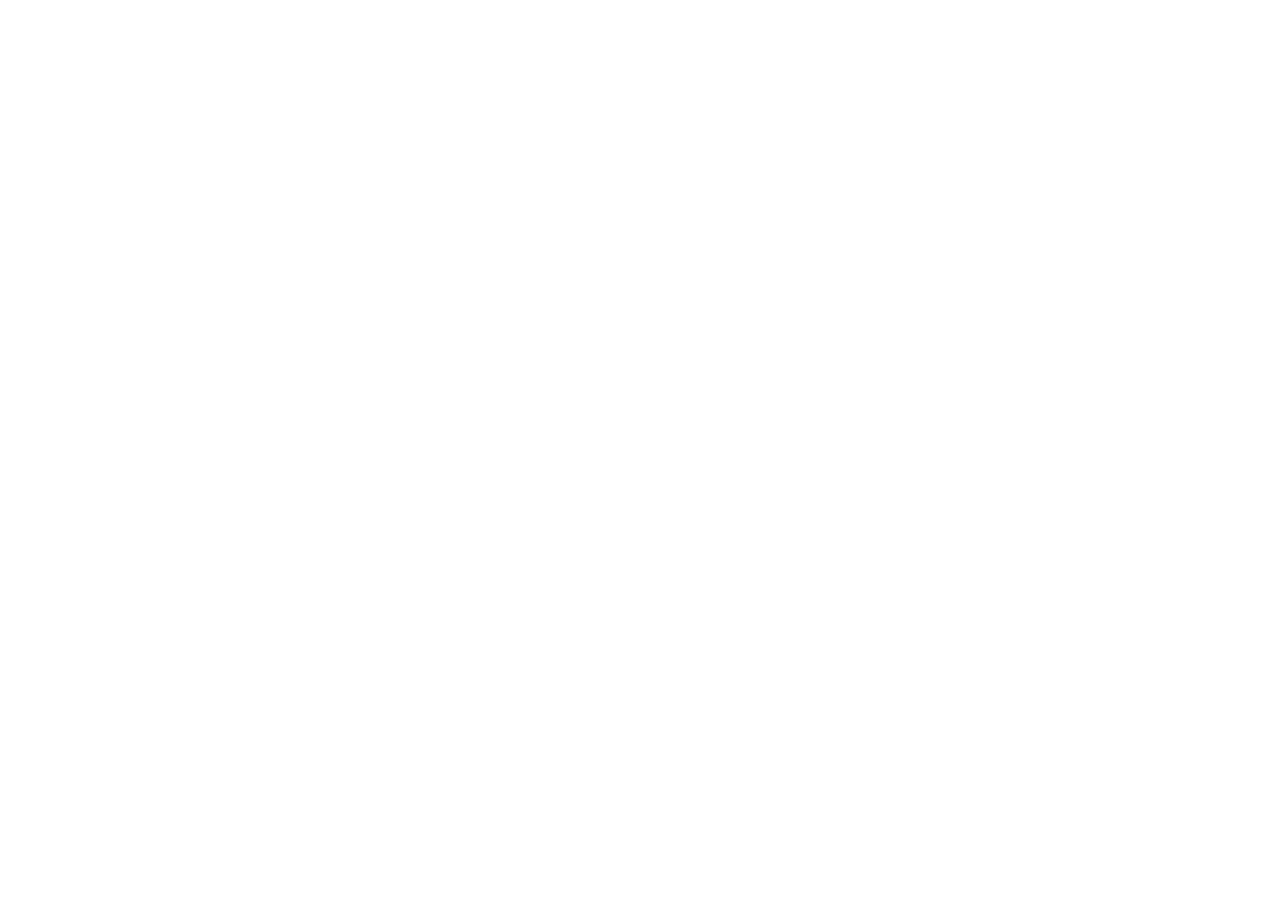
==== index.html @ 71d2e704 "初始化" ====
<!DOCTYPE html>
<html lang="en">
<head>
    <meta charset="UTF-8">
    <meta name="viewport" content="width=device-width, initial-scale=1.0">
    <title>Document</title>
</head>
<body>
    
</body>
</html>
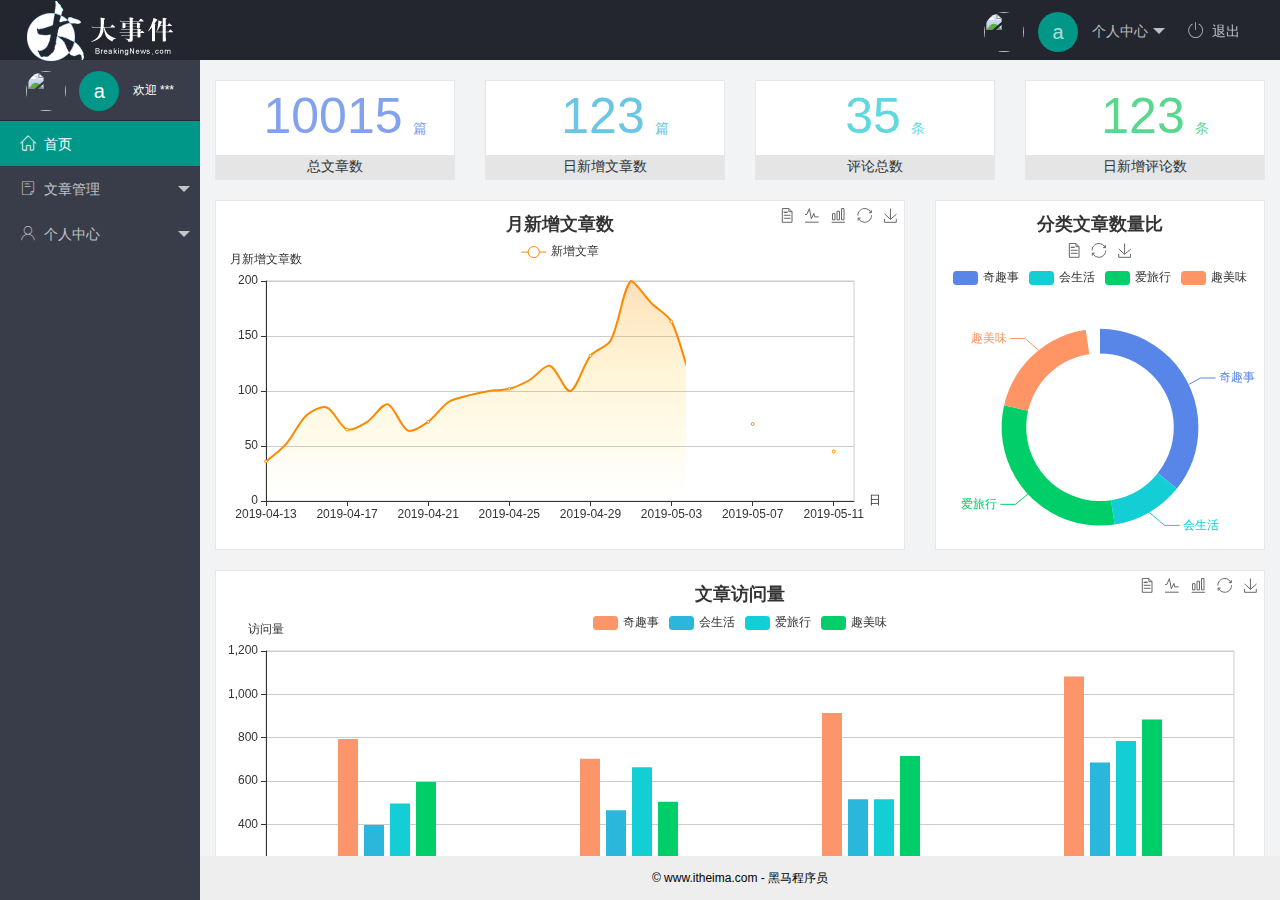
==== commit f18b86ad: "完成了首页的功能" ====
--- a/index.html
+++ b/index.html
@@ -1,11 +1,93 @@
 <!DOCTYPE html>
-<html lang="en">
+<html>
+
 <head>
-    <meta charset="UTF-8">
-    <meta name="viewport" content="width=device-width, initial-scale=1.0">
-    <title>Document</title>
+    <meta charset="utf-8">
+    <meta name="viewport" content="width=device-width, initial-scale=1, maximum-scale=1">
+    <title>大事件后台</title>
+    <!-- 先引入layui样式 -->
+    <link rel="stylesheet" href="/assets/lib/layui/css/layui.css">
+    <!-- 引入字体图标样式 -->
+    <link rel="stylesheet" href="/assets/fonts/iconfont.css">
+    <!-- 导入自己的样式表 -->
+    <link rel="stylesheet" href="/assets/css/index.css">
 </head>
-<body>
-    
+
+<body class="layui-layout-body">
+    <div class="layui-layout layui-layout-admin">
+        <div class="layui-header">
+            <div class="layui-logo">
+                <img src="/assets/images/logo.png" alt="">
+            </div>
+            <!-- 头部区域（可配合layui已有的水平导航） -->
+            <ul class="layui-nav layui-layout-right">
+                <li class="layui-nav-item">
+                    <a href="javascript:;">
+                        <img src="http://t.cn/RCzsdCq" class="layui-nav-img">
+                        <span class="text-avatar">a</span>
+                        个人中心
+                    </a>
+                    <dl class="layui-nav-child">
+                        <dd><a href="">基本资料</a></dd>
+                        <dd><a href="">更换头像</a></dd>
+                        <dd><a href="">更换密码</a></dd>
+                    </dl>
+                </li>
+                <li class="layui-nav-item"><a href="javasctipt:;" id="btnLogout"><span class="iconfont icon-tuichu"></span>退出</a></li>
+            </ul>
+        </div>
+
+        <div class="layui-side layui-bg-black">
+            <div class="layui-side-scroll">
+                <!-- 侧边头像 -->
+                <div class="userinfo">
+                    <img src="http://t.cn/RCzsdCq" class="layui-nav-img">
+                    <span class="text-avatar">a</span>
+                    <span id="welcome">欢迎 ***</span>
+                </div>
+                <!-- 左侧导航区域（可配合layui已有的垂直导航） -->
+                <ul class="layui-nav layui-nav-tree" lay-filter="test" lay-shrink="all">
+                    <li class="layui-nav-item layui-this"><a href="/home/dashboard.html" target="fm"><span
+                                class="iconfont icon-home"></span>首页</a></li>
+                    <li class="layui-nav-item">
+                        <a class="" href="javascript:;"><span class="iconfont icon-16"></span>文章管理</a>
+                        <dl class="layui-nav-child">
+                            <dd><a href="javascript:;"><i class="layui-icon layui-icon-app"></i>文章类别</a></dd>
+                            <dd><a href="javascript:;"><i class="layui-icon layui-icon-app"></i>文章列表</a></dd>
+                            <dd><a href="javascript:;"><i class="layui-icon layui-icon-app"></i>发布文章</a></dd>
+                        </dl>
+                    </li>
+                    <li class="layui-nav-item">
+                        <a href="javascript:;"><span class="iconfont icon-user"></span>个人中心</a>
+                        <dl class="layui-nav-child">
+                            <dd><a href="javascript:;"><i class="layui-icon layui-icon-app"></i>基本资料</a></dd>
+                            <dd><a href="javascript:;"><i class="layui-icon layui-icon-app"></i>更换头像</a></dd>
+                            <dd><a href="javascript:;"><i class="layui-icon layui-icon-app"></i>重置密码</a></dd>
+                        </dl>
+                    </li>
+
+                </ul>
+            </div>
+        </div>
+
+        <div class="layui-body">
+            <!-- 内容主体区域 -->
+            <iframe name="fm" src="/home/dashboard.html" frameborder="0"></iframe>
+        </div>
+
+        <div class="layui-footer">
+            <!-- 底部固定区域 -->
+            © www.itheima.com - 黑马程序员
+        </div>
+    </div>
+    <!-- 导入layui的js文件 -->
+    <script src="/assets/lib/layui/layui.all.js"></script>
+    <!-- 导入jquery -->
+    <script src="/assets/lib/jquery.js"></script>
+    <!-- 导入自己封装的baseapi -->
+    <script src="/assets/js/baseAPI.js"></script>
+    <!-- 导入自己的js -->
+    <script src="/assets/js/index.js"></script>
 </body>
+
 </html>--- a/assets/lib/layui/css/layui.css
+++ b/assets/lib/layui/css/layui.css
@@ -0,0 +1,2 @@
+/** layui-v2.5.5 MIT License By https://www.layui.com */
+ .layui-inline,img{display:inline-block;vertical-align:middle}h1,h2,h3,h4,h5,h6{font-weight:400}.layui-edge,.layui-header,.layui-inline,.layui-main{position:relative}.layui-body,.layui-edge,.layui-elip{overflow:hidden}.layui-btn,.layui-edge,.layui-inline,img{vertical-align:middle}.layui-btn,.layui-disabled,.layui-icon,.layui-unselect{-moz-user-select:none;-webkit-user-select:none;-ms-user-select:none}.layui-elip,.layui-form-checkbox span,.layui-form-pane .layui-form-label{text-overflow:ellipsis;white-space:nowrap}.layui-breadcrumb,.layui-tree-btnGroup{visibility:hidden}blockquote,body,button,dd,div,dl,dt,form,h1,h2,h3,h4,h5,h6,input,li,ol,p,pre,td,textarea,th,ul{margin:0;padding:0;-webkit-tap-highlight-color:rgba(0,0,0,0)}a:active,a:hover{outline:0}img{border:none}li{list-style:none}table{border-collapse:collapse;border-spacing:0}h4,h5,h6{font-size:100%}button,input,optgroup,option,select,textarea{font-family:inherit;font-size:inherit;font-style:inherit;font-weight:inherit;outline:0}pre{white-space:pre-wrap;white-space:-moz-pre-wrap;white-space:-pre-wrap;white-space:-o-pre-wrap;word-wrap:break-word}body{line-height:24px;font:14px Helvetica Neue,Helvetica,PingFang SC,Tahoma,Arial,sans-serif}hr{height:1px;margin:10px 0;border:0;clear:both}a{color:#333;text-decoration:none}a:hover{color:#777}a cite{font-style:normal;*cursor:pointer}.layui-border-box,.layui-border-box *{box-sizing:border-box}.layui-box,.layui-box *{box-sizing:content-box}.layui-clear{clear:both;*zoom:1}.layui-clear:after{content:'\20';clear:both;*zoom:1;display:block;height:0}.layui-inline{*display:inline;*zoom:1}.layui-edge{display:inline-block;width:0;height:0;border-width:6px;border-style:dashed;border-color:transparent}.layui-edge-top{top:-4px;border-bottom-color:#999;border-bottom-style:solid}.layui-edge-right{border-left-color:#999;border-left-style:solid}.layui-edge-bottom{top:2px;border-top-color:#999;border-top-style:solid}.layui-edge-left{border-right-color:#999;border-right-style:solid}.layui-disabled,.layui-disabled:hover{color:#d2d2d2!important;cursor:not-allowed!important}.layui-circle{border-radius:100%}.layui-show{display:block!important}.layui-hide{display:none!important}@font-face{font-family:layui-icon;src:url(../font/iconfont.eot?v=250);src:url(../font/iconfont.eot?v=250#iefix) format('embedded-opentype'),url(../font/iconfont.woff2?v=250) format('woff2'),url(../font/iconfont.woff?v=250) format('woff'),url(../font/iconfont.ttf?v=250) format('truetype'),url(../font/iconfont.svg?v=250#layui-icon) format('svg')}.layui-icon{font-family:layui-icon!important;font-size:16px;font-style:normal;-webkit-font-smoothing:antialiased;-moz-osx-font-smoothing:grayscale}.layui-icon-reply-fill:before{content:"\e611"}.layui-icon-set-fill:before{content:"\e614"}.layui-icon-menu-fill:before{content:"\e60f"}.layui-icon-search:before{content:"\e615"}.layui-icon-share:before{content:"\e641"}.layui-icon-set-sm:before{content:"\e620"}.layui-icon-engine:before{content:"\e628"}.layui-icon-close:before{content:"\1006"}.layui-icon-close-fill:before{content:"\1007"}.layui-icon-chart-screen:before{content:"\e629"}.layui-icon-star:before{content:"\e600"}.layui-icon-circle-dot:before{content:"\e617"}.layui-icon-chat:before{content:"\e606"}.layui-icon-release:before{content:"\e609"}.layui-icon-list:before{content:"\e60a"}.layui-icon-chart:before{content:"\e62c"}.layui-icon-ok-circle:before{content:"\1005"}.layui-icon-layim-theme:before{content:"\e61b"}.layui-icon-table:before{content:"\e62d"}.layui-icon-right:before{content:"\e602"}.layui-icon-left:before{content:"\e603"}.layui-icon-cart-simple:before{content:"\e698"}.layui-icon-face-cry:before{content:"\e69c"}.layui-icon-face-smile:before{content:"\e6af"}.layui-icon-survey:before{content:"\e6b2"}.layui-icon-tree:before{content:"\e62e"}.layui-icon-upload-circle:before{content:"\e62f"}.layui-icon-add-circle:before{content:"\e61f"}.layui-icon-download-circle:before{content:"\e601"}.layui-icon-templeate-1:before{content:"\e630"}.layui-icon-util:before{content:"\e631"}.layui-icon-face-surprised:before{content:"\e664"}.layui-icon-edit:before{content:"\e642"}.layui-icon-speaker:before{content:"\e645"}.layui-icon-down:before{content:"\e61a"}.layui-icon-file:before{content:"\e621"}.layui-icon-layouts:before{content:"\e632"}.layui-icon-rate-half:before{content:"\e6c9"}.layui-icon-add-circle-fine:before{content:"\e608"}.layui-icon-prev-circle:before{content:"\e633"}.layui-icon-read:before{content:"\e705"}.layui-icon-404:before{content:"\e61c"}.layui-icon-carousel:before{content:"\e634"}.layui-icon-help:before{content:"\e607"}.layui-icon-code-circle:before{content:"\e635"}.layui-icon-water:before{content:"\e636"}.layui-icon-username:before{content:"\e66f"}.layui-icon-find-fill:before{content:"\e670"}.layui-icon-about:before{content:"\e60b"}.layui-icon-location:before{content:"\e715"}.layui-icon-up:before{content:"\e619"}.layui-icon-pause:before{content:"\e651"}.layui-icon-date:before{content:"\e637"}.layui-icon-layim-uploadfile:before{content:"\e61d"}.layui-icon-delete:before{content:"\e640"}.layui-icon-play:before{content:"\e652"}.layui-icon-top:before{content:"\e604"}.layui-icon-friends:before{content:"\e612"}.layui-icon-refresh-3:before{content:"\e9aa"}.layui-icon-ok:before{content:"\e605"}.layui-icon-layer:before{content:"\e638"}.layui-icon-face-smile-fine:before{content:"\e60c"}.layui-icon-dollar:before{content:"\e659"}.layui-icon-group:before{content:"\e613"}.layui-icon-layim-download:before{content:"\e61e"}.layui-icon-picture-fine:before{content:"\e60d"}.layui-icon-link:before{content:"\e64c"}.layui-icon-diamond:before{content:"\e735"}.layui-icon-log:before{content:"\e60e"}.layui-icon-rate-solid:before{content:"\e67a"}.layui-icon-fonts-del:before{content:"\e64f"}.layui-icon-unlink:before{content:"\e64d"}.layui-icon-fonts-clear:before{content:"\e639"}.layui-icon-triangle-r:before{content:"\e623"}.layui-icon-circle:before{content:"\e63f"}.layui-icon-radio:before{content:"\e643"}.layui-icon-align-center:before{content:"\e647"}.layui-icon-align-right:before{content:"\e648"}.layui-icon-align-left:before{content:"\e649"}.layui-icon-loading-1:before{content:"\e63e"}.layui-icon-return:before{content:"\e65c"}.layui-icon-fonts-strong:before{content:"\e62b"}.layui-icon-upload:before{content:"\e67c"}.layui-icon-dialogue:before{content:"\e63a"}.layui-icon-video:before{content:"\e6ed"}.layui-icon-headset:before{content:"\e6fc"}.layui-icon-cellphone-fine:before{content:"\e63b"}.layui-icon-add-1:before{content:"\e654"}.layui-icon-face-smile-b:before{content:"\e650"}.layui-icon-fonts-html:before{content:"\e64b"}.layui-icon-form:before{content:"\e63c"}.layui-icon-cart:before{content:"\e657"}.layui-icon-camera-fill:before{content:"\e65d"}.layui-icon-tabs:before{content:"\e62a"}.layui-icon-fonts-code:before{content:"\e64e"}.layui-icon-fire:before{content:"\e756"}.layui-icon-set:before{content:"\e716"}.layui-icon-fonts-u:before{content:"\e646"}.layui-icon-triangle-d:before{content:"\e625"}.layui-icon-tips:before{content:"\e702"}.layui-icon-picture:before{content:"\e64a"}.layui-icon-more-vertical:before{content:"\e671"}.layui-icon-flag:before{content:"\e66c"}.layui-icon-loading:before{content:"\e63d"}.layui-icon-fonts-i:before{content:"\e644"}.layui-icon-refresh-1:before{content:"\e666"}.layui-icon-rmb:before{content:"\e65e"}.layui-icon-home:before{content:"\e68e"}.layui-icon-user:before{content:"\e770"}.layui-icon-notice:before{content:"\e667"}.layui-icon-login-weibo:before{content:"\e675"}.layui-icon-voice:before{content:"\e688"}.layui-icon-upload-drag:before{content:"\e681"}.layui-icon-login-qq:before{content:"\e676"}.layui-icon-snowflake:before{content:"\e6b1"}.layui-icon-file-b:before{content:"\e655"}.layui-icon-template:before{content:"\e663"}.layui-icon-auz:before{content:"\e672"}.layui-icon-console:before{content:"\e665"}.layui-icon-app:before{content:"\e653"}.layui-icon-prev:before{content:"\e65a"}.layui-icon-website:before{content:"\e7ae"}.layui-icon-next:before{content:"\e65b"}.layui-icon-component:before{content:"\e857"}.layui-icon-more:before{content:"\e65f"}.layui-icon-login-wechat:before{content:"\e677"}.layui-icon-shrink-right:before{content:"\e668"}.layui-icon-spread-left:before{content:"\e66b"}.layui-icon-camera:before{content:"\e660"}.layui-icon-note:before{content:"\e66e"}.layui-icon-refresh:before{content:"\e669"}.layui-icon-female:before{content:"\e661"}.layui-icon-male:before{content:"\e662"}.layui-icon-password:before{content:"\e673"}.layui-icon-senior:before{content:"\e674"}.layui-icon-theme:before{content:"\e66a"}.layui-icon-tread:before{content:"\e6c5"}.layui-icon-praise:before{content:"\e6c6"}.layui-icon-star-fill:before{content:"\e658"}.layui-icon-rate:before{content:"\e67b"}.layui-icon-template-1:before{content:"\e656"}.layui-icon-vercode:before{content:"\e679"}.layui-icon-cellphone:before{content:"\e678"}.layui-icon-screen-full:before{content:"\e622"}.layui-icon-screen-restore:before{content:"\e758"}.layui-icon-cols:before{content:"\e610"}.layui-icon-export:before{content:"\e67d"}.layui-icon-print:before{content:"\e66d"}.layui-icon-slider:before{content:"\e714"}.layui-icon-addition:before{content:"\e624"}.layui-icon-subtraction:before{content:"\e67e"}.layui-icon-service:before{content:"\e626"}.layui-icon-transfer:before{content:"\e691"}.layui-main{width:1140px;margin:0 auto}.layui-header{z-index:1000;height:60px}.layui-header a:hover{transition:all .5s;-webkit-transition:all .5s}.layui-side{position:fixed;left:0;top:0;bottom:0;z-index:999;width:200px;overflow-x:hidden}.layui-side-scroll{position:relative;width:220px;height:100%;overflow-x:hidden}.layui-body{position:absolute;left:200px;right:0;top:0;bottom:0;z-index:998;width:auto;overflow-y:auto;box-sizing:border-box}.layui-layout-body{overflow:hidden}.layui-layout-admin .layui-header{background-color:#23262E}.layui-layout-admin .layui-side{top:60px;width:200px;overflow-x:hidden}.layui-layout-admin .layui-body{position:fixed;top:60px;bottom:44px}.layui-layout-admin .layui-main{width:auto;margin:0 15px}.layui-layout-admin .layui-footer{position:fixed;left:200px;right:0;bottom:0;height:44px;line-height:44px;padding:0 15px;background-color:#eee}.layui-layout-admin .layui-logo{position:absolute;left:0;top:0;width:200px;height:100%;line-height:60px;text-align:center;color:#009688;font-size:16px}.layui-layout-admin .layui-header .layui-nav{background:0 0}.layui-layout-left{position:absolute!important;left:200px;top:0}.layui-layout-right{position:absolute!important;right:0;top:0}.layui-container{position:relative;margin:0 auto;padding:0 15px;box-sizing:border-box}.layui-fluid{position:relative;margin:0 auto;padding:0 15px}.layui-row:after,.layui-row:before{content:'';display:block;clear:both}.layui-col-lg1,.layui-col-lg10,.layui-col-lg11,.layui-col-lg12,.layui-col-lg2,.layui-col-lg3,.layui-col-lg4,.layui-col-lg5,.layui-col-lg6,.layui-col-lg7,.layui-col-lg8,.layui-col-lg9,.layui-col-md1,.layui-col-md10,.layui-col-md11,.layui-col-md12,.layui-col-md2,.layui-col-md3,.layui-col-md4,.layui-col-md5,.layui-col-md6,.layui-col-md7,.layui-col-md8,.layui-col-md9,.layui-col-sm1,.layui-col-sm10,.layui-col-sm11,.layui-col-sm12,.layui-col-sm2,.layui-col-sm3,.layui-col-sm4,.layui-col-sm5,.layui-col-sm6,.layui-col-sm7,.layui-col-sm8,.layui-col-sm9,.layui-col-xs1,.layui-col-xs10,.layui-col-xs11,.layui-col-xs12,.layui-col-xs2,.layui-col-xs3,.layui-col-xs4,.layui-col-xs5,.layui-col-xs6,.layui-col-xs7,.layui-col-xs8,.layui-col-xs9{position:relative;display:block;box-sizing:border-box}.layui-col-xs1,.layui-col-xs10,.layui-col-xs11,.layui-col-xs12,.layui-col-xs2,.layui-col-xs3,.layui-col-xs4,.layui-col-xs5,.layui-col-xs6,.layui-col-xs7,.layui-col-xs8,.layui-col-xs9{float:left}.layui-col-xs1{width:8.33333333%}.layui-col-xs2{width:16.66666667%}.layui-col-xs3{width:25%}.layui-col-xs4{width:33.33333333%}.layui-col-xs5{width:41.66666667%}.layui-col-xs6{width:50%}.layui-col-xs7{width:58.33333333%}.layui-col-xs8{width:66.66666667%}.layui-col-xs9{width:75%}.layui-col-xs10{width:83.33333333%}.layui-col-xs11{width:91.66666667%}.layui-col-xs12{width:100%}.layui-col-xs-offset1{margin-left:8.33333333%}.layui-col-xs-offset2{margin-left:16.66666667%}.layui-col-xs-offset3{margin-left:25%}.layui-col-xs-offset4{margin-left:33.33333333%}.layui-col-xs-offset5{margin-left:41.66666667%}.layui-col-xs-offset6{margin-left:50%}.layui-col-xs-offset7{margin-left:58.33333333%}.layui-col-xs-offset8{margin-left:66.66666667%}.layui-col-xs-offset9{margin-left:75%}.layui-col-xs-offset10{margin-left:83.33333333%}.layui-col-xs-offset11{margin-left:91.66666667%}.layui-col-xs-offset12{margin-left:100%}@media screen and (max-width:768px){.layui-hide-xs{display:none!important}.layui-show-xs-block{display:block!important}.layui-show-xs-inline{display:inline!important}.layui-show-xs-inline-block{display:inline-block!important}}@media screen and (min-width:768px){.layui-container{width:750px}.layui-hide-sm{display:none!important}.layui-show-sm-block{display:block!important}.layui-show-sm-inline{display:inline!important}.layui-show-sm-inline-block{display:inline-block!important}.layui-col-sm1,.layui-col-sm10,.layui-col-sm11,.layui-col-sm12,.layui-col-sm2,.layui-col-sm3,.layui-col-sm4,.layui-col-sm5,.layui-col-sm6,.layui-col-sm7,.layui-col-sm8,.layui-col-sm9{float:left}.layui-col-sm1{width:8.33333333%}.layui-col-sm2{width:16.66666667%}.layui-col-sm3{width:25%}.layui-col-sm4{width:33.33333333%}.layui-col-sm5{width:41.66666667%}.layui-col-sm6{width:50%}.layui-col-sm7{width:58.33333333%}.layui-col-sm8{width:66.66666667%}.layui-col-sm9{width:75%}.layui-col-sm10{width:83.33333333%}.layui-col-sm11{width:91.66666667%}.layui-col-sm12{width:100%}.layui-col-sm-offset1{margin-left:8.33333333%}.layui-col-sm-offset2{margin-left:16.66666667%}.layui-col-sm-offset3{margin-left:25%}.layui-col-sm-offset4{margin-left:33.33333333%}.layui-col-sm-offset5{margin-left:41.66666667%}.layui-col-sm-offset6{margin-left:50%}.layui-col-sm-offset7{margin-left:58.33333333%}.layui-col-sm-offset8{margin-left:66.66666667%}.layui-col-sm-offset9{margin-left:75%}.layui-col-sm-offset10{margin-left:83.33333333%}.layui-col-sm-offset11{margin-left:91.66666667%}.layui-col-sm-offset12{margin-left:100%}}@media screen and (min-width:992px){.layui-container{width:970px}.layui-hide-md{display:none!important}.layui-show-md-block{display:block!important}.layui-show-md-inline{display:inline!important}.layui-show-md-inline-block{display:inline-block!important}.layui-col-md1,.layui-col-md10,.layui-col-md11,.layui-col-md12,.layui-col-md2,.layui-col-md3,.layui-col-md4,.layui-col-md5,.layui-col-md6,.layui-col-md7,.layui-col-md8,.layui-col-md9{float:left}.layui-col-md1{width:8.33333333%}.layui-col-md2{width:16.66666667%}.layui-col-md3{width:25%}.layui-col-md4{width:33.33333333%}.layui-col-md5{width:41.66666667%}.layui-col-md6{width:50%}.layui-col-md7{width:58.33333333%}.layui-col-md8{width:66.66666667%}.layui-col-md9{width:75%}.layui-col-md10{width:83.33333333%}.layui-col-md11{width:91.66666667%}.layui-col-md12{width:100%}.layui-col-md-offset1{margin-left:8.33333333%}.layui-col-md-offset2{margin-left:16.66666667%}.layui-col-md-offset3{margin-left:25%}.layui-col-md-offset4{margin-left:33.33333333%}.layui-col-md-offset5{margin-left:41.66666667%}.layui-col-md-offset6{margin-left:50%}.layui-col-md-offset7{margin-left:58.33333333%}.layui-col-md-offset8{margin-left:66.66666667%}.layui-col-md-offset9{margin-left:75%}.layui-col-md-offset10{margin-left:83.33333333%}.layui-col-md-offset11{margin-left:91.66666667%}.layui-col-md-offset12{margin-left:100%}}@media screen and (min-width:1200px){.layui-container{width:1170px}.layui-hide-lg{display:none!important}.layui-show-lg-block{display:block!important}.layui-show-lg-inline{display:inline!important}.layui-show-lg-inline-block{display:inline-block!important}.layui-col-lg1,.layui-col-lg10,.layui-col-lg11,.layui-col-lg12,.layui-col-lg2,.layui-col-lg3,.layui-col-lg4,.layui-col-lg5,.layui-col-lg6,.layui-col-lg7,.layui-col-lg8,.layui-col-lg9{float:left}.layui-col-lg1{width:8.33333333%}.layui-col-lg2{width:16.66666667%}.layui-col-lg3{width:25%}.layui-col-lg4{width:33.33333333%}.layui-col-lg5{width:41.66666667%}.layui-col-lg6{width:50%}.layui-col-lg7{width:58.33333333%}.layui-col-lg8{width:66.66666667%}.layui-col-lg9{width:75%}.layui-col-lg10{width:83.33333333%}.layui-col-lg11{width:91.66666667%}.layui-col-lg12{width:100%}.layui-col-lg-offset1{margin-left:8.33333333%}.layui-col-lg-offset2{margin-left:16.66666667%}.layui-col-lg-offset3{margin-left:25%}.layui-col-lg-offset4{margin-left:33.33333333%}.layui-col-lg-offset5{margin-left:41.66666667%}.layui-col-lg-offset6{margin-left:50%}.layui-col-lg-offset7{margin-left:58.33333333%}.layui-col-lg-offset8{margin-left:66.66666667%}.layui-col-lg-offset9{margin-left:75%}.layui-col-lg-offset10{margin-left:83.33333333%}.layui-col-lg-offset11{margin-left:91.66666667%}.layui-col-lg-offset12{margin-left:100%}}.layui-col-space1{margin:-.5px}.layui-col-space1>*{padding:.5px}.layui-col-space3{margin:-1.5px}.layui-col-space3>*{padding:1.5px}.layui-col-space5{margin:-2.5px}.layui-col-space5>*{padding:2.5px}.layui-col-space8{margin:-3.5px}.layui-col-space8>*{padding:3.5px}.layui-col-space10{margin:-5px}.layui-col-space10>*{padding:5px}.layui-col-space12{margin:-6px}.layui-col-space12>*{padding:6px}.layui-col-space15{margin:-7.5px}.layui-col-space15>*{padding:7.5px}.layui-col-space18{margin:-9px}.layui-col-space18>*{padding:9px}.layui-col-space20{margin:-10px}.layui-col-space20>*{padding:10px}.layui-col-space22{margin:-11px}.layui-col-space22>*{padding:11px}.layui-col-space25{margin:-12.5px}.layui-col-space25>*{padding:12.5px}.layui-col-space30{margin:-15px}.layui-col-space30>*{padding:15px}.layui-btn,.layui-input,.layui-select,.layui-textarea,.layui-upload-button{outline:0;-webkit-appearance:none;transition:all .3s;-webkit-transition:all .3s;box-sizing:border-box}.layui-elem-quote{margin-bottom:10px;padding:15px;line-height:22px;border-left:5px solid #009688;border-radius:0 2px 2px 0;background-color:#f2f2f2}.layui-quote-nm{border-style:solid;border-width:1px 1px 1px 5px;background:0 0}.layui-elem-field{margin-bottom:10px;padding:0;border-width:1px;border-style:solid}.layui-elem-field legend{margin-left:20px;padding:0 10px;font-size:20px;font-weight:300}.layui-field-title{margin:10px 0 20px;border-width:1px 0 0}.layui-field-box{padding:10px 15px}.layui-field-title .layui-field-box{padding:10px 0}.layui-progress{position:relative;height:6px;border-radius:20px;background-color:#e2e2e2}.layui-progress-bar{position:absolute;left:0;top:0;width:0;max-width:100%;height:6px;border-radius:20px;text-align:right;background-color:#5FB878;transition:all .3s;-webkit-transition:all .3s}.layui-progress-big,.layui-progress-big .layui-progress-bar{height:18px;line-height:18px}.layui-progress-text{position:relative;top:-20px;line-height:18px;font-size:12px;color:#666}.layui-progress-big .layui-progress-text{position:static;padding:0 10px;color:#fff}.layui-collapse{border-width:1px;border-style:solid;border-radius:2px}.layui-colla-content,.layui-colla-item{border-top-width:1px;border-top-style:solid}.layui-colla-item:first-child{border-top:none}.layui-colla-title{position:relative;height:42px;line-height:42px;padding:0 15px 0 35px;color:#333;background-color:#f2f2f2;cursor:pointer;font-size:14px;overflow:hidden}.layui-colla-content{display:none;padding:10px 15px;line-height:22px;color:#666}.layui-colla-icon{position:absolute;left:15px;top:0;font-size:14px}.layui-card{margin-bottom:15px;border-radius:2px;background-color:#fff;box-shadow:0 1px 2px 0 rgba(0,0,0,.05)}.layui-card:last-child{margin-bottom:0}.layui-card-header{position:relative;height:42px;line-height:42px;padding:0 15px;border-bottom:1px solid #f6f6f6;color:#333;border-radius:2px 2px 0 0;font-size:14px}.layui-bg-black,.layui-bg-blue,.layui-bg-cyan,.layui-bg-green,.layui-bg-orange,.layui-bg-red{color:#fff!important}.layui-card-body{position:relative;padding:10px 15px;line-height:24px}.layui-card-body[pad15]{padding:15px}.layui-card-body[pad20]{padding:20px}.layui-card-body .layui-table{margin:5px 0}.layui-card .layui-tab{margin:0}.layui-panel-window{position:relative;padding:15px;border-radius:0;border-top:5px solid #E6E6E6;background-color:#fff}.layui-auxiliar-moving{position:fixed;left:0;right:0;top:0;bottom:0;width:100%;height:100%;background:0 0;z-index:9999999999}.layui-form-label,.layui-form-mid,.layui-form-select,.layui-input-block,.layui-input-inline,.layui-textarea{position:relative}.layui-bg-red{background-color:#FF5722!important}.layui-bg-orange{background-color:#FFB800!important}.layui-bg-green{background-color:#009688!important}.layui-bg-cyan{background-color:#2F4056!important}.layui-bg-blue{background-color:#1E9FFF!important}.layui-bg-black{background-color:#393D49!important}.layui-bg-gray{background-color:#eee!important;color:#666!important}.layui-badge-rim,.layui-colla-content,.layui-colla-item,.layui-collapse,.layui-elem-field,.layui-form-pane .layui-form-item[pane],.layui-form-pane .layui-form-label,.layui-input,.layui-layedit,.layui-layedit-tool,.layui-quote-nm,.layui-select,.layui-tab-bar,.layui-tab-card,.layui-tab-title,.layui-tab-title .layui-this:after,.layui-textarea{border-color:#e6e6e6}.layui-timeline-item:before,hr{background-color:#e6e6e6}.layui-text{line-height:22px;font-size:14px;color:#666}.layui-text h1,.layui-text h2,.layui-text h3{font-weight:500;color:#333}.layui-text h1{font-size:30px}.layui-text h2{font-size:24px}.layui-text h3{font-size:18px}.layui-text a:not(.layui-btn){color:#01AAED}.layui-text a:not(.layui-btn):hover{text-decoration:underline}.layui-text ul{padding:5px 0 5px 15px}.layui-text ul li{margin-top:5px;list-style-type:disc}.layui-text em,.layui-word-aux{color:#999!important;padding:0 5px!important}.layui-btn{display:inline-block;height:38px;line-height:38px;padding:0 18px;background-color:#009688;color:#fff;white-space:nowrap;text-align:center;font-size:14px;border:none;border-radius:2px;cursor:pointer}.layui-btn:hover{opacity:.8;filter:alpha(opacity=80);color:#fff}.layui-btn:active{opacity:1;filter:alpha(opacity=100)}.layui-btn+.layui-btn{margin-left:10px}.layui-btn-container{font-size:0}.layui-btn-container .layui-btn{margin-right:10px;margin-bottom:10px}.layui-btn-container .layui-btn+.layui-btn{margin-left:0}.layui-table .layui-btn-container .layui-btn{margin-bottom:9px}.layui-btn-radius{border-radius:100px}.layui-btn .layui-icon{margin-right:3px;font-size:18px;vertical-align:bottom;vertical-align:middle\9}.layui-btn-primary{border:1px solid #C9C9C9;background-color:#fff;color:#555}.layui-btn-primary:hover{border-color:#009688;color:#333}.layui-btn-normal{background-color:#1E9FFF}.layui-btn-warm{background-color:#FFB800}.layui-btn-danger{background-color:#FF5722}.layui-btn-checked{background-color:#5FB878}.layui-btn-disabled,.layui-btn-disabled:active,.layui-btn-disabled:hover{border:1px solid #e6e6e6;background-color:#FBFBFB;color:#C9C9C9;cursor:not-allowed;opacity:1}.layui-btn-lg{height:44px;line-height:44px;padding:0 25px;font-size:16px}.layui-btn-sm{height:30px;line-height:30px;padding:0 10px;font-size:12px}.layui-btn-sm i{font-size:16px!important}.layui-btn-xs{height:22px;line-height:22px;padding:0 5px;font-size:12px}.layui-btn-xs i{font-size:14px!important}.layui-btn-group{display:inline-block;vertical-align:middle;font-size:0}.layui-btn-group .layui-btn{margin-left:0!important;margin-right:0!important;border-left:1px solid rgba(255,255,255,.5);border-radius:0}.layui-btn-group .layui-btn-primary{border-left:none}.layui-btn-group .layui-btn-primary:hover{border-color:#C9C9C9;color:#009688}.layui-btn-group .layui-btn:first-child{border-left:none;border-radius:2px 0 0 2px}.layui-btn-group .layui-btn-primary:first-child{border-left:1px solid #c9c9c9}.layui-btn-group .layui-btn:last-child{border-radius:0 2px 2px 0}.layui-btn-group .layui-btn+.layui-btn{margin-left:0}.layui-btn-group+.layui-btn-group{margin-left:10px}.layui-btn-fluid{width:100%}.layui-input,.layui-select,.layui-textarea{height:38px;line-height:1.3;line-height:38px\9;border-width:1px;border-style:solid;background-color:#fff;border-radius:2px}.layui-input::-webkit-input-placeholder,.layui-select::-webkit-input-placeholder,.layui-textarea::-webkit-input-placeholder{line-height:1.3}.layui-input,.layui-textarea{display:block;width:100%;padding-left:10px}.layui-input:hover,.layui-textarea:hover{border-color:#D2D2D2!important}.layui-input:focus,.layui-textarea:focus{border-color:#C9C9C9!important}.layui-textarea{min-height:100px;height:auto;line-height:20px;padding:6px 10px;resize:vertical}.layui-select{padding:0 10px}.layui-form input[type=checkbox],.layui-form input[type=radio],.layui-form select{display:none}.layui-form [lay-ignore]{display:initial}.layui-form-item{margin-bottom:15px;clear:both;*zoom:1}.layui-form-item:after{content:'\20';clear:both;*zoom:1;display:block;height:0}.layui-form-label{float:left;display:block;padding:9px 15px;width:80px;font-weight:400;line-height:20px;text-align:right}.layui-form-label-col{display:block;float:none;padding:9px 0;line-height:20px;text-align:left}.layui-form-item .layui-inline{margin-bottom:5px;margin-right:10px}.layui-input-block{margin-left:110px;min-height:36px}.layui-input-inline{display:inline-block;vertical-align:middle}.layui-form-item .layui-input-inline{float:left;width:190px;margin-right:10px}.layui-form-text .layui-input-inline{width:auto}.layui-form-mid{float:left;display:block;padding:9px 0!important;line-height:20px;margin-right:10px}.layui-form-danger+.layui-form-select .layui-input,.layui-form-danger:focus{border-color:#FF5722!important}.layui-form-select .layui-input{padding-right:30px;cursor:pointer}.layui-form-select .layui-edge{position:absolute;right:10px;top:50%;margin-top:-3px;cursor:pointer;border-width:6px;border-top-color:#c2c2c2;border-top-style:solid;transition:all .3s;-webkit-transition:all .3s}.layui-form-select dl{display:none;position:absolute;left:0;top:42px;padding:5px 0;z-index:899;min-width:100%;border:1px solid #d2d2d2;max-height:300px;overflow-y:auto;background-color:#fff;border-radius:2px;box-shadow:0 2px 4px rgba(0,0,0,.12);box-sizing:border-box}.layui-form-select dl dd,.layui-form-select dl dt{padding:0 10px;line-height:36px;white-space:nowrap;overflow:hidden;text-overflow:ellipsis}.layui-form-select dl dt{font-size:12px;color:#999}.layui-form-select dl dd{cursor:pointer}.layui-form-select dl dd:hover{background-color:#f2f2f2;-webkit-transition:.5s all;transition:.5s all}.layui-form-select .layui-select-group dd{padding-left:20px}.layui-form-select dl dd.layui-select-tips{padding-left:10px!important;color:#999}.layui-form-select dl dd.layui-this{background-color:#5FB878;color:#fff}.layui-form-checkbox,.layui-form-select dl dd.layui-disabled{background-color:#fff}.layui-form-selected dl{display:block}.layui-form-checkbox,.layui-form-checkbox *,.layui-form-switch{display:inline-block;vertical-align:middle}.layui-form-selected .layui-edge{margin-top:-9px;-webkit-transform:rotate(180deg);transform:rotate(180deg);margin-top:-3px\9}:root .layui-form-selected .layui-edge{margin-top:-9px\0/IE9}.layui-form-selectup dl{top:auto;bottom:42px}.layui-select-none{margin:5px 0;text-align:center;color:#999}.layui-select-disabled .layui-disabled{border-color:#eee!important}.layui-select-disabled .layui-edge{border-top-color:#d2d2d2}.layui-form-checkbox{position:relative;height:30px;line-height:30px;margin-right:10px;padding-right:30px;cursor:pointer;font-size:0;-webkit-transition:.1s linear;transition:.1s linear;box-sizing:border-box}.layui-form-checkbox span{padding:0 10px;height:100%;font-size:14px;border-radius:2px 0 0 2px;background-color:#d2d2d2;color:#fff;overflow:hidden}.layui-form-checkbox:hover span{background-color:#c2c2c2}.layui-form-checkbox i{position:absolute;right:0;top:0;width:30px;height:28px;border:1px solid #d2d2d2;border-left:none;border-radius:0 2px 2px 0;color:#fff;font-size:20px;text-align:center}.layui-form-checkbox:hover i{border-color:#c2c2c2;color:#c2c2c2}.layui-form-checked,.layui-form-checked:hover{border-color:#5FB878}.layui-form-checked span,.layui-form-checked:hover span{background-color:#5FB878}.layui-form-checked i,.layui-form-checked:hover i{color:#5FB878}.layui-form-item .layui-form-checkbox{margin-top:4px}.layui-form-checkbox[lay-skin=primary]{height:auto!important;line-height:normal!important;min-width:18px;min-height:18px;border:none!important;margin-right:0;padding-left:28px;padding-right:0;background:0 0}.layui-form-checkbox[lay-skin=primary] span{padding-left:0;padding-right:15px;line-height:18px;background:0 0;color:#666}.layui-form-checkbox[lay-skin=primary] i{right:auto;left:0;width:16px;height:16px;line-height:16px;border:1px solid #d2d2d2;font-size:12px;border-radius:2px;background-color:#fff;-webkit-transition:.1s linear;transition:.1s linear}.layui-form-checkbox[lay-skin=primary]:hover i{border-color:#5FB878;color:#fff}.layui-form-checked[lay-skin=primary] i{border-color:#5FB878!important;background-color:#5FB878;color:#fff}.layui-checkbox-disbaled[lay-skin=primary] span{background:0 0!important;color:#c2c2c2}.layui-checkbox-disbaled[lay-skin=primary]:hover i{border-color:#d2d2d2}.layui-form-item .layui-form-checkbox[lay-skin=primary]{margin-top:10px}.layui-form-switch{position:relative;height:22px;line-height:22px;min-width:35px;padding:0 5px;margin-top:8px;border:1px solid #d2d2d2;border-radius:20px;cursor:pointer;background-color:#fff;-webkit-transition:.1s linear;transition:.1s linear}.layui-form-switch i{position:absolute;left:5px;top:3px;width:16px;height:16px;border-radius:20px;background-color:#d2d2d2;-webkit-transition:.1s linear;transition:.1s linear}.layui-form-switch em{position:relative;top:0;width:25px;margin-left:21px;padding:0!important;text-align:center!important;color:#999!important;font-style:normal!important;font-size:12px}.layui-form-onswitch{border-color:#5FB878;background-color:#5FB878}.layui-checkbox-disbaled,.layui-checkbox-disbaled i{border-color:#e2e2e2!important}.layui-form-onswitch i{left:100%;margin-left:-21px;background-color:#fff}.layui-form-onswitch em{margin-left:5px;margin-right:21px;color:#fff!important}.layui-checkbox-disbaled span{background-color:#e2e2e2!important}.layui-checkbox-disbaled:hover i{color:#fff!important}[lay-radio]{display:none}.layui-form-radio,.layui-form-radio *{display:inline-block;vertical-align:middle}.layui-form-radio{line-height:28px;margin:6px 10px 0 0;padding-right:10px;cursor:pointer;font-size:0}.layui-form-radio *{font-size:14px}.layui-form-radio>i{margin-right:8px;font-size:22px;color:#c2c2c2}.layui-form-radio>i:hover,.layui-form-radioed>i{color:#5FB878}.layui-radio-disbaled>i{color:#e2e2e2!important}.layui-form-pane .layui-form-label{width:110px;padding:8px 15px;height:38px;line-height:20px;border-width:1px;border-style:solid;border-radius:2px 0 0 2px;text-align:center;background-color:#FBFBFB;overflow:hidden;box-sizing:border-box}.layui-form-pane .layui-input-inline{margin-left:-1px}.layui-form-pane .layui-input-block{margin-left:110px;left:-1px}.layui-form-pane .layui-input{border-radius:0 2px 2px 0}.layui-form-pane .layui-form-text .layui-form-label{float:none;width:100%;border-radius:2px;box-sizing:border-box;text-align:left}.layui-form-pane .layui-form-text .layui-input-inline{display:block;margin:0;top:-1px;clear:both}.layui-form-pane .layui-form-text .layui-input-block{margin:0;left:0;top:-1px}.layui-form-pane .layui-form-text .layui-textarea{min-height:100px;border-radius:0 0 2px 2px}.layui-form-pane .layui-form-checkbox{margin:4px 0 4px 10px}.layui-form-pane .layui-form-radio,.layui-form-pane .layui-form-switch{margin-top:6px;margin-left:10px}.layui-form-pane .layui-form-item[pane]{position:relative;border-width:1px;border-style:solid}.layui-form-pane .layui-form-item[pane] .layui-form-label{position:absolute;left:0;top:0;height:100%;border-width:0 1px 0 0}.layui-form-pane .layui-form-item[pane] .layui-input-inline{margin-left:110px}@media screen and (max-width:450px){.layui-form-item .layui-form-label{text-overflow:ellipsis;overflow:hidden;white-space:nowrap}.layui-form-item .layui-inline{display:block;margin-right:0;margin-bottom:20px;clear:both}.layui-form-item .layui-inline:after{content:'\20';clear:both;display:block;height:0}.layui-form-item .layui-input-inline{display:block;float:none;left:-3px;width:auto;margin:0 0 10px 112px}.layui-form-item .layui-input-inline+.layui-form-mid{margin-left:110px;top:-5px;padding:0}.layui-form-item .layui-form-checkbox{margin-right:5px;margin-bottom:5px}}.layui-layedit{border-width:1px;border-style:solid;border-radius:2px}.layui-layedit-tool{padding:3px 5px;border-bottom-width:1px;border-bottom-style:solid;font-size:0}.layedit-tool-fixed{position:fixed;top:0;border-top:1px solid #e2e2e2}.layui-layedit-tool .layedit-tool-mid,.layui-layedit-tool .layui-icon{display:inline-block;vertical-align:middle;text-align:center;font-size:14px}.layui-layedit-tool .layui-icon{position:relative;width:32px;height:30px;line-height:30px;margin:3px 5px;color:#777;cursor:pointer;border-radius:2px}.layui-layedit-tool .layui-icon:hover{color:#393D49}.layui-layedit-tool .layui-icon:active{color:#000}.layui-layedit-tool .layedit-tool-active{background-color:#e2e2e2;color:#000}.layui-layedit-tool .layui-disabled,.layui-layedit-tool .layui-disabled:hover{color:#d2d2d2;cursor:not-allowed}.layui-layedit-tool .layedit-tool-mid{width:1px;height:18px;margin:0 10px;background-color:#d2d2d2}.layedit-tool-html{width:50px!important;font-size:30px!important}.layedit-tool-b,.layedit-tool-code,.layedit-tool-help{font-size:16px!important}.layedit-tool-d,.layedit-tool-face,.layedit-tool-image,.layedit-tool-unlink{font-size:18px!important}.layedit-tool-image input{position:absolute;font-size:0;left:0;top:0;width:100%;height:100%;opacity:.01;filter:Alpha(opacity=1);cursor:pointer}.layui-layedit-iframe iframe{display:block;width:100%}#LAY_layedit_code{overflow:hidden}.layui-laypage{display:inline-block;*display:inline;*zoom:1;vertical-align:middle;margin:10px 0;font-size:0}.layui-laypage>a:first-child,.layui-laypage>a:first-child em{border-radius:2px 0 0 2px}.layui-laypage>a:last-child,.layui-laypage>a:last-child em{border-radius:0 2px 2px 0}.layui-laypage>:first-child{margin-left:0!important}.layui-laypage>:last-child{margin-right:0!important}.layui-laypage a,.layui-laypage button,.layui-laypage input,.layui-laypage select,.layui-laypage span{border:1px solid #e2e2e2}.layui-laypage a,.layui-laypage span{display:inline-block;*display:inline;*zoom:1;vertical-align:middle;padding:0 15px;height:28px;line-height:28px;margin:0 -1px 5px 0;background-color:#fff;color:#333;font-size:12px}.layui-flow-more a *,.layui-laypage input,.layui-table-view select[lay-ignore]{display:inline-block}.layui-laypage a:hover{color:#009688}.layui-laypage em{font-style:normal}.layui-laypage .layui-laypage-spr{color:#999;font-weight:700}.layui-laypage a{text-decoration:none}.layui-laypage .layui-laypage-curr{position:relative}.layui-laypage .layui-laypage-curr em{position:relative;color:#fff}.layui-laypage .layui-laypage-curr .layui-laypage-em{position:absolute;left:-1px;top:-1px;padding:1px;width:100%;height:100%;background-color:#009688}.layui-laypage-em{border-radius:2px}.layui-laypage-next em,.layui-laypage-prev em{font-family:Sim sun;font-size:16px}.layui-laypage .layui-laypage-count,.layui-laypage .layui-laypage-limits,.layui-laypage .layui-laypage-refresh,.layui-laypage .layui-laypage-skip{margin-left:10px;margin-right:10px;padding:0;border:none}.layui-laypage .layui-laypage-limits,.layui-laypage .layui-laypage-refresh{vertical-align:top}.layui-laypage .layui-laypage-refresh i{font-size:18px;cursor:pointer}.layui-laypage select{height:22px;padding:3px;border-radius:2px;cursor:pointer}.layui-laypage .layui-laypage-skip{height:30px;line-height:30px;color:#999}.layui-laypage button,.layui-laypage input{height:30px;line-height:30px;border-radius:2px;vertical-align:top;background-color:#fff;box-sizing:border-box}.layui-laypage input{width:40px;margin:0 10px;padding:0 3px;text-align:center}.layui-laypage input:focus,.layui-laypage select:focus{border-color:#009688!important}.layui-laypage button{margin-left:10px;padding:0 10px;cursor:pointer}.layui-table,.layui-table-view{margin:10px 0}.layui-flow-more{margin:10px 0;text-align:center;color:#999;font-size:14px}.layui-flow-more a{height:32px;line-height:32px}.layui-flow-more a *{vertical-align:top}.layui-flow-more a cite{padding:0 20px;border-radius:3px;background-color:#eee;color:#333;font-style:normal}.layui-flow-more a cite:hover{opacity:.8}.layui-flow-more a i{font-size:30px;color:#737383}.layui-table{width:100%;background-color:#fff;color:#666}.layui-table tr{transition:all .3s;-webkit-transition:all .3s}.layui-table th{text-align:left;font-weight:400}.layui-table tbody tr:hover,.layui-table thead tr,.layui-table-click,.layui-table-header,.layui-table-hover,.layui-table-mend,.layui-table-patch,.layui-table-tool,.layui-table-total,.layui-table-total tr,.layui-table[lay-even] tr:nth-child(even){background-color:#f2f2f2}.layui-table td,.layui-table th,.layui-table-col-set,.layui-table-fixed-r,.layui-table-grid-down,.layui-table-header,.layui-table-page,.layui-table-tips-main,.layui-table-tool,.layui-table-total,.layui-table-view,.layui-table[lay-skin=line],.layui-table[lay-skin=row]{border-width:1px;border-style:solid;border-color:#e6e6e6}.layui-table td,.layui-table th{position:relative;padding:9px 15px;min-height:20px;line-height:20px;font-size:14px}.layui-table[lay-skin=line] td,.layui-table[lay-skin=line] th{border-width:0 0 1px}.layui-table[lay-skin=row] td,.layui-table[lay-skin=row] th{border-width:0 1px 0 0}.layui-table[lay-skin=nob] td,.layui-table[lay-skin=nob] th{border:none}.layui-table img{max-width:100px}.layui-table[lay-size=lg] td,.layui-table[lay-size=lg] th{padding:15px 30px}.layui-table-view .layui-table[lay-size=lg] .layui-table-cell{height:40px;line-height:40px}.layui-table[lay-size=sm] td,.layui-table[lay-size=sm] th{font-size:12px;padding:5px 10px}.layui-table-view .layui-table[lay-size=sm] .layui-table-cell{height:20px;line-height:20px}.layui-table[lay-data]{display:none}.layui-table-box{position:relative;overflow:hidden}.layui-table-view .layui-table{position:relative;width:auto;margin:0}.layui-table-view .layui-table[lay-skin=line]{border-width:0 1px 0 0}.layui-table-view .layui-table[lay-skin=row]{border-width:0 0 1px}.layui-table-view .layui-table td,.layui-table-view .layui-table th{padding:5px 0;border-top:none;border-left:none}.layui-table-view .layui-table th.layui-unselect .layui-table-cell span{cursor:pointer}.layui-table-view .layui-table td{cursor:default}.layui-table-view .layui-table td[data-edit=text]{cursor:text}.layui-table-view .layui-form-checkbox[lay-skin=primary] i{width:18px;height:18px}.layui-table-view .layui-form-radio{line-height:0;padding:0}.layui-table-view .layui-form-radio>i{margin:0;font-size:20px}.layui-table-init{position:absolute;left:0;top:0;width:100%;height:100%;text-align:center;z-index:110}.layui-table-init .layui-icon{position:absolute;left:50%;top:50%;margin:-15px 0 0 -15px;font-size:30px;color:#c2c2c2}.layui-table-header{border-width:0 0 1px;overflow:hidden}.layui-table-header .layui-table{margin-bottom:-1px}.layui-table-tool .layui-inline[lay-event]{position:relative;width:26px;height:26px;padding:5px;line-height:16px;margin-right:10px;text-align:center;color:#333;border:1px solid #ccc;cursor:pointer;-webkit-transition:.5s all;transition:.5s all}.layui-table-tool .layui-inline[lay-event]:hover{border:1px solid #999}.layui-table-tool-temp{padding-right:120px}.layui-table-tool-self{position:absolute;right:17px;top:10px}.layui-table-tool .layui-table-tool-self .layui-inline[lay-event]{margin:0 0 0 10px}.layui-table-tool-panel{position:absolute;top:29px;left:-1px;padding:5px 0;min-width:150px;min-height:40px;border:1px solid #d2d2d2;text-align:left;overflow-y:auto;background-color:#fff;box-shadow:0 2px 4px rgba(0,0,0,.12)}.layui-table-cell,.layui-table-tool-panel li{overflow:hidden;text-overflow:ellipsis;white-space:nowrap}.layui-table-tool-panel li{padding:0 10px;line-height:30px;-webkit-transition:.5s all;transition:.5s all}.layui-table-tool-panel li .layui-form-checkbox[lay-skin=primary]{width:100%;padding-left:28px}.layui-table-tool-panel li:hover{background-color:#f2f2f2}.layui-table-tool-panel li .layui-form-checkbox[lay-skin=primary] i{position:absolute;left:0;top:0}.layui-table-tool-panel li .layui-form-checkbox[lay-skin=primary] span{padding:0}.layui-table-tool .layui-table-tool-self .layui-table-tool-panel{left:auto;right:-1px}.layui-table-col-set{position:absolute;right:0;top:0;width:20px;height:100%;border-width:0 0 0 1px;background-color:#fff}.layui-table-sort{width:10px;height:20px;margin-left:5px;cursor:pointer!important}.layui-table-sort .layui-edge{position:absolute;left:5px;border-width:5px}.layui-table-sort .layui-table-sort-asc{top:3px;border-top:none;border-bottom-style:solid;border-bottom-color:#b2b2b2}.layui-table-sort .layui-table-sort-asc:hover{border-bottom-color:#666}.layui-table-sort .layui-table-sort-desc{bottom:5px;border-bottom:none;border-top-style:solid;border-top-color:#b2b2b2}.layui-table-sort .layui-table-sort-desc:hover{border-top-color:#666}.layui-table-sort[lay-sort=asc] .layui-table-sort-asc{border-bottom-color:#000}.layui-table-sort[lay-sort=desc] .layui-table-sort-desc{border-top-color:#000}.layui-table-cell{height:28px;line-height:28px;padding:0 15px;position:relative;box-sizing:border-box}.layui-table-cell .layui-form-checkbox[lay-skin=primary]{top:-1px;padding:0}.layui-table-cell .layui-table-link{color:#01AAED}.laytable-cell-checkbox,.laytable-cell-numbers,.laytable-cell-radio,.laytable-cell-space{padding:0;text-align:center}.layui-table-body{position:relative;overflow:auto;margin-right:-1px;margin-bottom:-1px}.layui-table-body .layui-none{line-height:26px;padding:15px;text-align:center;color:#999}.layui-table-fixed{position:absolute;left:0;top:0;z-index:101}.layui-table-fixed .layui-table-body{overflow:hidden}.layui-table-fixed-l{box-shadow:0 -1px 8px rgba(0,0,0,.08)}.layui-table-fixed-r{left:auto;right:-1px;border-width:0 0 0 1px;box-shadow:-1px 0 8px rgba(0,0,0,.08)}.layui-table-fixed-r .layui-table-header{position:relative;overflow:visible}.layui-table-mend{position:absolute;right:-49px;top:0;height:100%;width:50px}.layui-table-tool{position:relative;z-index:890;width:100%;min-height:50px;line-height:30px;padding:10px 15px;border-width:0 0 1px}.layui-table-tool .layui-btn-container{margin-bottom:-10px}.layui-table-page,.layui-table-total{border-width:1px 0 0;margin-bottom:-1px;overflow:hidden}.layui-table-page{position:relative;width:100%;padding:7px 7px 0;height:41px;font-size:12px;white-space:nowrap}.layui-table-page>div{height:26px}.layui-table-page .layui-laypage{margin:0}.layui-table-page .layui-laypage a,.layui-table-page .layui-laypage span{height:26px;line-height:26px;margin-bottom:10px;border:none;background:0 0}.layui-table-page .layui-laypage a,.layui-table-page .layui-laypage span.layui-laypage-curr{padding:0 12px}.layui-table-page .layui-laypage span{margin-left:0;padding:0}.layui-table-page .layui-laypage .layui-laypage-prev{margin-left:-7px!important}.layui-table-page .layui-laypage .layui-laypage-curr .layui-laypage-em{left:0;top:0;padding:0}.layui-table-page .layui-laypage button,.layui-table-page .layui-laypage input{height:26px;line-height:26px}.layui-table-page .layui-laypage input{width:40px}.layui-table-page .layui-laypage button{padding:0 10px}.layui-table-page select{height:18px}.layui-table-patch .layui-table-cell{padding:0;width:30px}.layui-table-edit{position:absolute;left:0;top:0;width:100%;height:100%;padding:0 14px 1px;border-radius:0;box-shadow:1px 1px 20px rgba(0,0,0,.15)}.layui-table-edit:focus{border-color:#5FB878!important}select.layui-table-edit{padding:0 0 0 10px;border-color:#C9C9C9}.layui-table-view .layui-form-checkbox,.layui-table-view .layui-form-radio,.layui-table-view .layui-form-switch{top:0;margin:0;box-sizing:content-box}.layui-table-view .layui-form-checkbox{top:-1px;height:26px;line-height:26px}.layui-table-view .layui-form-checkbox i{height:26px}.layui-table-grid .layui-table-cell{overflow:visible}.layui-table-grid-down{position:absolute;top:0;right:0;width:26px;height:100%;padding:5px 0;border-width:0 0 0 1px;text-align:center;background-color:#fff;color:#999;cursor:pointer}.layui-table-grid-down .layui-icon{position:absolute;top:50%;left:50%;margin:-8px 0 0 -8px}.layui-table-grid-down:hover{background-color:#fbfbfb}body .layui-table-tips .layui-layer-content{background:0 0;padding:0;box-shadow:0 1px 6px rgba(0,0,0,.12)}.layui-table-tips-main{margin:-44px 0 0 -1px;max-height:150px;padding:8px 15px;font-size:14px;overflow-y:scroll;background-color:#fff;color:#666}.layui-table-tips-c{position:absolute;right:-3px;top:-13px;width:20px;height:20px;padding:3px;cursor:pointer;background-color:#666;border-radius:50%;color:#fff}.layui-table-tips-c:hover{background-color:#777}.layui-table-tips-c:before{position:relative;right:-2px}.layui-upload-file{display:none!important;opacity:.01;filter:Alpha(opacity=1)}.layui-upload-drag,.layui-upload-form,.layui-upload-wrap{display:inline-block}.layui-upload-list{margin:10px 0}.layui-upload-choose{padding:0 10px;color:#999}.layui-upload-drag{position:relative;padding:30px;border:1px dashed #e2e2e2;background-color:#fff;text-align:center;cursor:pointer;color:#999}.layui-upload-drag .layui-icon{font-size:50px;color:#009688}.layui-upload-drag[lay-over]{border-color:#009688}.layui-upload-iframe{position:absolute;width:0;height:0;border:0;visibility:hidden}.layui-upload-wrap{position:relative;vertical-align:middle}.layui-upload-wrap .layui-upload-file{display:block!important;position:absolute;left:0;top:0;z-index:10;font-size:100px;width:100%;height:100%;opacity:.01;filter:Alpha(opacity=1);cursor:pointer}.layui-transfer-active,.layui-transfer-box{display:inline-block;vertical-align:middle}.layui-transfer-box,.layui-transfer-header,.layui-transfer-search{border-width:0;border-style:solid;border-color:#e6e6e6}.layui-transfer-box{position:relative;border-width:1px;width:200px;height:360px;border-radius:2px;background-color:#fff}.layui-transfer-box .layui-form-checkbox{width:100%;margin:0!important}.layui-transfer-header{height:38px;line-height:38px;padding:0 10px;border-bottom-width:1px}.layui-transfer-search{position:relative;padding:10px;border-bottom-width:1px}.layui-transfer-search .layui-input{height:32px;padding-left:30px;font-size:12px}.layui-transfer-search .layui-icon-search{position:absolute;left:20px;top:50%;margin-top:-8px;color:#666}.layui-transfer-active{margin:0 15px}.layui-transfer-active .layui-btn{display:block;margin:0;padding:0 15px;background-color:#5FB878;border-color:#5FB878;color:#fff}.layui-transfer-active .layui-btn-disabled{background-color:#FBFBFB;border-color:#e6e6e6;color:#C9C9C9}.layui-transfer-active .layui-btn:first-child{margin-bottom:15px}.layui-transfer-active .layui-btn .layui-icon{margin:0;font-size:14px!important}.layui-transfer-data{padding:5px 0;overflow:auto}.layui-transfer-data li{height:32px;line-height:32px;padding:0 10px}.layui-transfer-data li:hover{background-color:#f2f2f2;transition:.5s all}.layui-transfer-data .layui-none{padding:15px 10px;text-align:center;color:#999}.layui-nav{position:relative;padding:0 20px;background-color:#393D49;color:#fff;border-radius:2px;font-size:0;box-sizing:border-box}.layui-nav *{font-size:14px}.layui-nav .layui-nav-item{position:relative;display:inline-block;*display:inline;*zoom:1;vertical-align:middle;line-height:60px}.layui-nav .layui-nav-item a{display:block;padding:0 20px;color:#fff;color:rgba(255,255,255,.7);transition:all .3s;-webkit-transition:all .3s}.layui-nav .layui-this:after,.layui-nav-bar,.layui-nav-tree .layui-nav-itemed:after{position:absolute;left:0;top:0;width:0;height:5px;background-color:#5FB878;transition:all .2s;-webkit-transition:all .2s}.layui-nav-bar{z-index:1000}.layui-nav .layui-nav-item a:hover,.layui-nav .layui-this a{color:#fff}.layui-nav .layui-this:after{content:'';top:auto;bottom:0;width:100%}.layui-nav-img{width:30px;height:30px;margin-right:10px;border-radius:50%}.layui-nav .layui-nav-more{content:'';width:0;height:0;border-style:solid dashed dashed;border-color:#fff transparent transparent;overflow:hidden;cursor:pointer;transition:all .2s;-webkit-transition:all .2s;position:absolute;top:50%;right:3px;margin-top:-3px;border-width:6px;border-top-color:rgba(255,255,255,.7)}.layui-nav .layui-nav-mored,.layui-nav-itemed>a .layui-nav-more{margin-top:-9px;border-style:dashed dashed solid;border-color:transparent transparent #fff}.layui-nav-child{display:none;position:absolute;left:0;top:65px;min-width:100%;line-height:36px;padding:5px 0;box-shadow:0 2px 4px rgba(0,0,0,.12);border:1px solid #d2d2d2;background-color:#fff;z-index:100;border-radius:2px;white-space:nowrap}.layui-nav .layui-nav-child a{color:#333}.layui-nav .layui-nav-child a:hover{background-color:#f2f2f2;color:#000}.layui-nav-child dd{position:relative}.layui-nav .layui-nav-child dd.layui-this a,.layui-nav-child dd.layui-this{background-color:#5FB878;color:#fff}.layui-nav-child dd.layui-this:after{display:none}.layui-nav-tree{width:200px;padding:0}.layui-nav-tree .layui-nav-item{display:block;width:100%;line-height:45px}.layui-nav-tree .layui-nav-item a{position:relative;height:45px;line-height:45px;text-overflow:ellipsis;overflow:hidden;white-space:nowrap}.layui-nav-tree .layui-nav-item a:hover{background-color:#4E5465}.layui-nav-tree .layui-nav-bar{width:5px;height:0;background-color:#009688}.layui-nav-tree .layui-nav-child dd.layui-this,.layui-nav-tree .layui-nav-child dd.layui-this a,.layui-nav-tree .layui-this,.layui-nav-tree .layui-this>a,.layui-nav-tree .layui-this>a:hover{background-color:#009688;color:#fff}.layui-nav-tree .layui-this:after{display:none}.layui-nav-itemed>a,.layui-nav-tree .layui-nav-title a,.layui-nav-tree .layui-nav-title a:hover{color:#fff!important}.layui-nav-tree .layui-nav-child{position:relative;z-index:0;top:0;border:none;box-shadow:none}.layui-nav-tree .layui-nav-child a{height:40px;line-height:40px;color:#fff;color:rgba(255,255,255,.7)}.layui-nav-tree .layui-nav-child,.layui-nav-tree .layui-nav-child a:hover{background:0 0;color:#fff}.layui-nav-tree .layui-nav-more{right:10px}.layui-nav-itemed>.layui-nav-child{display:block;padding:0;background-color:rgba(0,0,0,.3)!important}.layui-nav-itemed>.layui-nav-child>.layui-this>.layui-nav-child{display:block}.layui-nav-side{position:fixed;top:0;bottom:0;left:0;overflow-x:hidden;z-index:999}.layui-bg-blue .layui-nav-bar,.layui-bg-blue .layui-nav-itemed:after,.layui-bg-blue .layui-this:after{background-color:#93D1FF}.layui-bg-blue .layui-nav-child dd.layui-this{background-color:#1E9FFF}.layui-bg-blue .layui-nav-itemed>a,.layui-nav-tree.layui-bg-blue .layui-nav-title a,.layui-nav-tree.layui-bg-blue .layui-nav-title a:hover{background-color:#007DDB!important}.layui-breadcrumb{font-size:0}.layui-breadcrumb>*{font-size:14px}.layui-breadcrumb a{color:#999!important}.layui-breadcrumb a:hover{color:#5FB878!important}.layui-breadcrumb a cite{color:#666;font-style:normal}.layui-breadcrumb span[lay-separator]{margin:0 10px;color:#999}.layui-tab{margin:10px 0;text-align:left!important}.layui-tab[overflow]>.layui-tab-title{overflow:hidden}.layui-tab-title{position:relative;left:0;height:40px;white-space:nowrap;font-size:0;border-bottom-width:1px;border-bottom-style:solid;transition:all .2s;-webkit-transition:all .2s}.layui-tab-title li{display:inline-block;*display:inline;*zoom:1;vertical-align:middle;font-size:14px;transition:all .2s;-webkit-transition:all .2s;position:relative;line-height:40px;min-width:65px;padding:0 15px;text-align:center;cursor:pointer}.layui-tab-title li a{display:block}.layui-tab-title .layui-this{color:#000}.layui-tab-title .layui-this:after{position:absolute;left:0;top:0;content:'';width:100%;height:41px;border-width:1px;border-style:solid;border-bottom-color:#fff;border-radius:2px 2px 0 0;box-sizing:border-box;pointer-events:none}.layui-tab-bar{position:absolute;right:0;top:0;z-index:10;width:30px;height:39px;line-height:39px;border-width:1px;border-style:solid;border-radius:2px;text-align:center;background-color:#fff;cursor:pointer}.layui-tab-bar .layui-icon{position:relative;display:inline-block;top:3px;transition:all .3s;-webkit-transition:all .3s}.layui-tab-item{display:none}.layui-tab-more{padding-right:30px;height:auto!important;white-space:normal!important}.layui-tab-more li.layui-this:after{border-bottom-color:#e2e2e2;border-radius:2px}.layui-tab-more .layui-tab-bar .layui-icon{top:-2px;top:3px\9;-webkit-transform:rotate(180deg);transform:rotate(180deg)}:root .layui-tab-more .layui-tab-bar .layui-icon{top:-2px\0/IE9}.layui-tab-content{padding:10px}.layui-tab-title li .layui-tab-close{position:relative;display:inline-block;width:18px;height:18px;line-height:20px;margin-left:8px;top:1px;text-align:center;font-size:14px;color:#c2c2c2;transition:all .2s;-webkit-transition:all .2s}.layui-tab-title li .layui-tab-close:hover{border-radius:2px;background-color:#FF5722;color:#fff}.layui-tab-brief>.layui-tab-title .layui-this{color:#009688}.layui-tab-brief>.layui-tab-more li.layui-this:after,.layui-tab-brief>.layui-tab-title .layui-this:after{border:none;border-radius:0;border-bottom:2px solid #5FB878}.layui-tab-brief[overflow]>.layui-tab-title .layui-this:after{top:-1px}.layui-tab-card{border-width:1px;border-style:solid;border-radius:2px;box-shadow:0 2px 5px 0 rgba(0,0,0,.1)}.layui-tab-card>.layui-tab-title{background-color:#f2f2f2}.layui-tab-card>.layui-tab-title li{margin-right:-1px;margin-left:-1px}.layui-tab-card>.layui-tab-title .layui-this{background-color:#fff}.layui-tab-card>.layui-tab-title .layui-this:after{border-top:none;border-width:1px;border-bottom-color:#fff}.layui-tab-card>.layui-tab-title .layui-tab-bar{height:40px;line-height:40px;border-radius:0;border-top:none;border-right:none}.layui-tab-card>.layui-tab-more .layui-this{background:0 0;color:#5FB878}.layui-tab-card>.layui-tab-more .layui-this:after{border:none}.layui-timeline{padding-left:5px}.layui-timeline-item{position:relative;padding-bottom:20px}.layui-timeline-axis{position:absolute;left:-5px;top:0;z-index:10;width:20px;height:20px;line-height:20px;background-color:#fff;color:#5FB878;border-radius:50%;text-align:center;cursor:pointer}.layui-timeline-axis:hover{color:#FF5722}.layui-timeline-item:before{content:'';position:absolute;left:5px;top:0;z-index:0;width:1px;height:100%}.layui-timeline-item:last-child:before{display:none}.layui-timeline-item:first-child:before{display:block}.layui-timeline-content{padding-left:25px}.layui-timeline-title{position:relative;margin-bottom:10px}.layui-badge,.layui-badge-dot,.layui-badge-rim{position:relative;display:inline-block;padding:0 6px;font-size:12px;text-align:center;background-color:#FF5722;color:#fff;border-radius:2px}.layui-badge{height:18px;line-height:18px}.layui-badge-dot{width:8px;height:8px;padding:0;border-radius:50%}.layui-badge-rim{height:18px;line-height:18px;border-width:1px;border-style:solid;background-color:#fff;color:#666}.layui-btn .layui-badge,.layui-btn .layui-badge-dot{margin-left:5px}.layui-nav .layui-badge,.layui-nav .layui-badge-dot{position:absolute;top:50%;margin:-8px 6px 0}.layui-tab-title .layui-badge,.layui-tab-title .layui-badge-dot{left:5px;top:-2px}.layui-carousel{position:relative;left:0;top:0;background-color:#f8f8f8}.layui-carousel>[carousel-item]{position:relative;width:100%;height:100%;overflow:hidden}.layui-carousel>[carousel-item]:before{position:absolute;content:'\e63d';left:50%;top:50%;width:100px;line-height:20px;margin:-10px 0 0 -50px;text-align:center;color:#c2c2c2;font-family:layui-icon!important;font-size:30px;font-style:normal;-webkit-font-smoothing:antialiased;-moz-osx-font-smoothing:grayscale}.layui-carousel>[carousel-item]>*{display:none;position:absolute;left:0;top:0;width:100%;height:100%;background-color:#f8f8f8;transition-duration:.3s;-webkit-transition-duration:.3s}.layui-carousel-updown>*{-webkit-transition:.3s ease-in-out up;transition:.3s ease-in-out up}.layui-carousel-arrow{display:none\9;opacity:0;position:absolute;left:10px;top:50%;margin-top:-18px;width:36px;height:36px;line-height:36px;text-align:center;font-size:20px;border:0;border-radius:50%;background-color:rgba(0,0,0,.2);color:#fff;-webkit-transition-duration:.3s;transition-duration:.3s;cursor:pointer}.layui-carousel-arrow[lay-type=add]{left:auto!important;right:10px}.layui-carousel:hover .layui-carousel-arrow[lay-type=add],.layui-carousel[lay-arrow=always] .layui-carousel-arrow[lay-type=add]{right:20px}.layui-carousel[lay-arrow=always] .layui-carousel-arrow{opacity:1;left:20px}.layui-carousel[lay-arrow=none] .layui-carousel-arrow{display:none}.layui-carousel-arrow:hover,.layui-carousel-ind ul:hover{background-color:rgba(0,0,0,.35)}.layui-carousel:hover .layui-carousel-arrow{display:block\9;opacity:1;left:20px}.layui-carousel-ind{position:relative;top:-35px;width:100%;line-height:0!important;text-align:center;font-size:0}.layui-carousel[lay-indicator=outside]{margin-bottom:30px}.layui-carousel[lay-indicator=outside] .layui-carousel-ind{top:10px}.layui-carousel[lay-indicator=outside] .layui-carousel-ind ul{background-color:rgba(0,0,0,.5)}.layui-carousel[lay-indicator=none] .layui-carousel-ind{display:none}.layui-carousel-ind ul{display:inline-block;padding:5px;background-color:rgba(0,0,0,.2);border-radius:10px;-webkit-transition-duration:.3s;transition-duration:.3s}.layui-carousel-ind li{display:inline-block;width:10px;height:10px;margin:0 3px;font-size:14px;background-color:#e2e2e2;background-color:rgba(255,255,255,.5);border-radius:50%;cursor:pointer;-webkit-transition-duration:.3s;transition-duration:.3s}.layui-carousel-ind li:hover{background-color:rgba(255,255,255,.7)}.layui-carousel-ind li.layui-this{background-color:#fff}.layui-carousel>[carousel-item]>.layui-carousel-next,.layui-carousel>[carousel-item]>.layui-carousel-prev,.layui-carousel>[carousel-item]>.layui-this{display:block}.layui-carousel>[carousel-item]>.layui-this{left:0}.layui-carousel>[carousel-item]>.layui-carousel-prev{left:-100%}.layui-carousel>[carousel-item]>.layui-carousel-next{left:100%}.layui-carousel>[carousel-item]>.layui-carousel-next.layui-carousel-left,.layui-carousel>[carousel-item]>.layui-carousel-prev.layui-carousel-right{left:0}.layui-carousel>[carousel-item]>.layui-this.layui-carousel-left{left:-100%}.layui-carousel>[carousel-item]>.layui-this.layui-carousel-right{left:100%}.layui-carousel[lay-anim=updown] .layui-carousel-arrow{left:50%!important;top:20px;margin:0 0 0 -18px}.layui-carousel[lay-anim=updown]>[carousel-item]>*,.layui-carousel[lay-anim=fade]>[carousel-item]>*{left:0!important}.layui-carousel[lay-anim=updown] .layui-carousel-arrow[lay-type=add]{top:auto!important;bottom:20px}.layui-carousel[lay-anim=updown] .layui-carousel-ind{position:absolute;top:50%;right:20px;width:auto;height:auto}.layui-carousel[lay-anim=updown] .layui-carousel-ind ul{padding:3px 5px}.layui-carousel[lay-anim=updown] .layui-carousel-ind li{display:block;margin:6px 0}.layui-carousel[lay-anim=updown]>[carousel-item]>.layui-this{top:0}.layui-carousel[lay-anim=updown]>[carousel-item]>.layui-carousel-prev{top:-100%}.layui-carousel[lay-anim=updown]>[carousel-item]>.layui-carousel-next{top:100%}.layui-carousel[lay-anim=updown]>[carousel-item]>.layui-carousel-next.layui-carousel-left,.layui-carousel[lay-anim=updown]>[carousel-item]>.layui-carousel-prev.layui-carousel-right{top:0}.layui-carousel[lay-anim=updown]>[carousel-item]>.layui-this.layui-carousel-left{top:-100%}.layui-carousel[lay-anim=updown]>[carousel-item]>.layui-this.layui-carousel-right{top:100%}.layui-carousel[lay-anim=fade]>[carousel-item]>.layui-carousel-next,.layui-carousel[lay-anim=fade]>[carousel-item]>.layui-carousel-prev{opacity:0}.layui-carousel[lay-anim=fade]>[carousel-item]>.layui-carousel-next.layui-carousel-left,.layui-carousel[lay-anim=fade]>[carousel-item]>.layui-carousel-prev.layui-carousel-right{opacity:1}.layui-carousel[lay-anim=fade]>[carousel-item]>.layui-this.layui-carousel-left,.layui-carousel[lay-anim=fade]>[carousel-item]>.layui-this.layui-carousel-right{opacity:0}.layui-fixbar{position:fixed;right:15px;bottom:15px;z-index:999999}.layui-fixbar li{width:50px;height:50px;line-height:50px;margin-bottom:1px;text-align:center;cursor:pointer;font-size:30px;background-color:#9F9F9F;color:#fff;border-radius:2px;opacity:.95}.layui-fixbar li:hover{opacity:.85}.layui-fixbar li:active{opacity:1}.layui-fixbar .layui-fixbar-top{display:none;font-size:40px}body .layui-util-face{border:none;background:0 0}body .layui-util-face .layui-layer-content{padding:0;background-color:#fff;color:#666;box-shadow:none}.layui-util-face .layui-layer-TipsG{display:none}.layui-util-face ul{position:relative;width:372px;padding:10px;border:1px solid #D9D9D9;background-color:#fff;box-shadow:0 0 20px rgba(0,0,0,.2)}.layui-util-face ul li{cursor:pointer;float:left;border:1px solid #e8e8e8;height:22px;width:26px;overflow:hidden;margin:-1px 0 0 -1px;padding:4px 2px;text-align:center}.layui-util-face ul li:hover{position:relative;z-index:2;border:1px solid #eb7350;background:#fff9ec}.layui-code{position:relative;margin:10px 0;padding:15px;line-height:20px;border:1px solid #ddd;border-left-width:6px;background-color:#F2F2F2;color:#333;font-family:Courier New;font-size:12px}.layui-rate,.layui-rate *{display:inline-block;vertical-align:middle}.layui-rate{padding:10px 5px 10px 0;font-size:0}.layui-rate li i.layui-icon{font-size:20px;color:#FFB800;margin-right:5px;transition:all .3s;-webkit-transition:all .3s}.layui-rate li i:hover{cursor:pointer;transform:scale(1.12);-webkit-transform:scale(1.12)}.layui-rate[readonly] li i:hover{cursor:default;transform:scale(1)}.layui-colorpicker{width:26px;height:26px;border:1px solid #e6e6e6;padding:5px;border-radius:2px;line-height:24px;display:inline-block;cursor:pointer;transition:all .3s;-webkit-transition:all .3s}.layui-colorpicker:hover{border-color:#d2d2d2}.layui-colorpicker.layui-colorpicker-lg{width:34px;height:34px;line-height:32px}.layui-colorpicker.layui-colorpicker-sm{width:24px;height:24px;line-height:22px}.layui-colorpicker.layui-colorpicker-xs{width:22px;height:22px;line-height:20px}.layui-colorpicker-trigger-bgcolor{display:block;background:url([data-uri]);border-radius:2px}.layui-colorpicker-trigger-span{display:block;height:100%;box-sizing:border-box;border:1px solid rgba(0,0,0,.15);border-radius:2px;text-align:center}.layui-colorpicker-trigger-i{display:inline-block;color:#FFF;font-size:12px}.layui-colorpicker-trigger-i.layui-icon-close{color:#999}.layui-colorpicker-main{position:absolute;z-index:66666666;width:280px;padding:7px;background:#FFF;border:1px solid #d2d2d2;border-radius:2px;box-shadow:0 2px 4px rgba(0,0,0,.12)}.layui-colorpicker-main-wrapper{height:180px;position:relative}.layui-colorpicker-basis{width:260px;height:100%;position:relative}.layui-colorpicker-basis-white{width:100%;height:100%;position:absolute;top:0;left:0;background:linear-gradient(90deg,#FFF,hsla(0,0%,100%,0))}.layui-colorpicker-basis-black{width:100%;height:100%;position:absolute;top:0;left:0;background:linear-gradient(0deg,#000,transparent)}.layui-colorpicker-basis-cursor{width:10px;height:10px;border:1px solid #FFF;border-radius:50%;position:absolute;top:-3px;right:-3px;cursor:pointer}.layui-colorpicker-side{position:absolute;top:0;right:0;width:12px;height:100%;background:linear-gradient(red,#FF0,#0F0,#0FF,#00F,#F0F,red)}.layui-colorpicker-side-slider{width:100%;height:5px;box-shadow:0 0 1px #888;box-sizing:border-box;background:#FFF;border-radius:1px;border:1px solid #f0f0f0;cursor:pointer;position:absolute;left:0}.layui-colorpicker-main-alpha{display:none;height:12px;margin-top:7px;background:url([data-uri])}.layui-colorpicker-alpha-bgcolor{height:100%;position:relative}.layui-colorpicker-alpha-slider{width:5px;height:100%;box-shadow:0 0 1px #888;box-sizing:border-box;background:#FFF;border-radius:1px;border:1px solid #f0f0f0;cursor:pointer;position:absolute;top:0}.layui-colorpicker-main-pre{padding-top:7px;font-size:0}.layui-colorpicker-pre{width:20px;height:20px;border-radius:2px;display:inline-block;margin-left:6px;margin-bottom:7px;cursor:pointer}.layui-colorpicker-pre:nth-child(11n+1){margin-left:0}.layui-colorpicker-pre-isalpha{background:url([data-uri])}.layui-colorpicker-pre.layui-this{box-shadow:0 0 3px 2px rgba(0,0,0,.15)}.layui-colorpicker-pre>div{height:100%;border-radius:2px}.layui-colorpicker-main-input{text-align:right;padding-top:7px}.layui-colorpicker-main-input .layui-btn-container .layui-btn{margin:0 0 0 10px}.layui-colorpicker-main-input div.layui-inline{float:left;margin-right:10px;font-size:14px}.layui-colorpicker-main-input input.layui-input{width:150px;height:30px;color:#666}.layui-slider{height:4px;background:#e2e2e2;border-radius:3px;position:relative;cursor:pointer}.layui-slider-bar{border-radius:3px;position:absolute;height:100%}.layui-slider-step{position:absolute;top:0;width:4px;height:4px;border-radius:50%;background:#FFF;-webkit-transform:translateX(-50%);transform:translateX(-50%)}.layui-slider-wrap{width:36px;height:36px;position:absolute;top:-16px;-webkit-transform:translateX(-50%);transform:translateX(-50%);z-index:10;text-align:center}.layui-slider-wrap-btn{width:12px;height:12px;border-radius:50%;background:#FFF;display:inline-block;vertical-align:middle;cursor:pointer;transition:.3s}.layui-slider-wrap:after{content:"";height:100%;display:inline-block;vertical-align:middle}.layui-slider-wrap-btn.layui-slider-hover,.layui-slider-wrap-btn:hover{transform:scale(1.2)}.layui-slider-wrap-btn.layui-disabled:hover{transform:scale(1)!important}.layui-slider-tips{position:absolute;top:-42px;z-index:66666666;white-space:nowrap;display:none;-webkit-transform:translateX(-50%);transform:translateX(-50%);color:#FFF;background:#000;border-radius:3px;height:25px;line-height:25px;padding:0 10px}.layui-slider-tips:after{content:'';position:absolute;bottom:-12px;left:50%;margin-left:-6px;width:0;height:0;border-width:6px;border-style:solid;border-color:#000 transparent transparent}.layui-slider-input{width:70px;height:32px;border:1px solid #e6e6e6;border-radius:3px;font-size:16px;line-height:32px;position:absolute;right:0;top:-15px}.layui-slider-input-btn{display:none;position:absolute;top:0;right:0;width:20px;height:100%;border-left:1px solid #d2d2d2}.layui-slider-input-btn i{cursor:pointer;position:absolute;right:0;bottom:0;width:20px;height:50%;font-size:12px;line-height:16px;text-align:center;color:#999}.layui-slider-input-btn i:first-child{top:0;border-bottom:1px solid #d2d2d2}.layui-slider-input-txt{height:100%;font-size:14px}.layui-slider-input-txt input{height:100%;border:none}.layui-slider-input-btn i:hover{color:#009688}.layui-slider-vertical{width:4px;margin-left:34px}.layui-slider-vertical .layui-slider-bar{width:4px}.layui-slider-vertical .layui-slider-step{top:auto;left:0;-webkit-transform:translateY(50%);transform:translateY(50%)}.layui-slider-vertical .layui-slider-wrap{top:auto;left:-16px;-webkit-transform:translateY(50%);transform:translateY(50%)}.layui-slider-vertical .layui-slider-tips{top:auto;left:2px}@media \0screen{.layui-slider-wrap-btn{margin-left:-20px}.layui-slider-vertical .layui-slider-wrap-btn{margin-left:0;margin-bottom:-20px}.layui-slider-vertical .layui-slider-tips{margin-left:-8px}.layui-slider>span{margin-left:8px}}.layui-tree{line-height:22px}.layui-tree .layui-form-checkbox{margin:0!important}.layui-tree-set{width:100%;position:relative}.layui-tree-pack{display:none;padding-left:20px;position:relative}.layui-tree-iconClick,.layui-tree-main{display:inline-block;vertical-align:middle}.layui-tree-line .layui-tree-pack{padding-left:27px}.layui-tree-line .layui-tree-set .layui-tree-set:after{content:'';position:absolute;top:14px;left:-9px;width:17px;height:0;border-top:1px dotted #c0c4cc}.layui-tree-entry{position:relative;padding:3px 0;height:20px;white-space:nowrap}.layui-tree-entry:hover{background-color:#eee}.layui-tree-line .layui-tree-entry:hover{background-color:rgba(0,0,0,0)}.layui-tree-line .layui-tree-entry:hover .layui-tree-txt{color:#999;text-decoration:underline;transition:.3s}.layui-tree-main{cursor:pointer;padding-right:10px}.layui-tree-line .layui-tree-set:before{content:'';position:absolute;top:0;left:-9px;width:0;height:100%;border-left:1px dotted #c0c4cc}.layui-tree-line .layui-tree-set.layui-tree-setLineShort:before{height:13px}.layui-tree-line .layui-tree-set.layui-tree-setHide:before{height:0}.layui-tree-iconClick{position:relative;height:20px;line-height:20px;margin:0 10px;color:#c0c4cc}.layui-tree-icon{height:12px;line-height:12px;width:12px;text-align:center;border:1px solid #c0c4cc}.layui-tree-iconClick .layui-icon{font-size:18px}.layui-tree-icon .layui-icon{font-size:12px;color:#666}.layui-tree-iconArrow{padding:0 5px}.layui-tree-iconArrow:after{content:'';position:absolute;left:4px;top:3px;z-index:100;width:0;height:0;border-width:5px;border-style:solid;border-color:transparent transparent transparent #c0c4cc;transition:.5s}.layui-tree-btnGroup,.layui-tree-editInput{position:relative;vertical-align:middle;display:inline-block}.layui-tree-spread>.layui-tree-entry>.layui-tree-iconClick>.layui-tree-iconArrow:after{transform:rotate(90deg) translate(3px,4px)}.layui-tree-txt{display:inline-block;vertical-align:middle;color:#555}.layui-tree-search{margin-bottom:15px;color:#666}.layui-tree-btnGroup .layui-icon{display:inline-block;vertical-align:middle;padding:0 2px;cursor:pointer}.layui-tree-btnGroup .layui-icon:hover{color:#999;transition:.3s}.layui-tree-entry:hover .layui-tree-btnGroup{visibility:visible}.layui-tree-editInput{height:20px;line-height:20px;padding:0 3px;border:none;background-color:rgba(0,0,0,.05)}.layui-tree-emptyText{text-align:center;color:#999}.layui-anim{-webkit-animation-duration:.3s;animation-duration:.3s;-webkit-animation-fill-mode:both;animation-fill-mode:both}.layui-anim.layui-icon{display:inline-block}.layui-anim-loop{-webkit-animation-iteration-count:infinite;animation-iteration-count:infinite}.layui-trans,.layui-trans a{transition:all .3s;-webkit-transition:all .3s}@-webkit-keyframes layui-rotate{from{-webkit-transform:rotate(0)}to{-webkit-transform:rotate(360deg)}}@keyframes layui-rotate{from{transform:rotate(0)}to{transform:rotate(360deg)}}.layui-anim-rotate{-webkit-animation-name:layui-rotate;animation-name:layui-rotate;-webkit-animation-duration:1s;animation-duration:1s;-webkit-animation-timing-function:linear;animation-timing-function:linear}@-webkit-keyframes layui-up{from{-webkit-transform:translate3d(0,100%,0);opacity:.3}to{-webkit-transform:translate3d(0,0,0);opacity:1}}@keyframes layui-up{from{transform:translate3d(0,100%,0);opacity:.3}to{transform:translate3d(0,0,0);opacity:1}}.layui-anim-up{-webkit-animation-name:layui-up;animation-name:layui-up}@-webkit-keyframes layui-upbit{from{-webkit-transform:translate3d(0,30px,0);opacity:.3}to{-webkit-transform:translate3d(0,0,0);opacity:1}}@keyframes layui-upbit{from{transform:translate3d(0,30px,0);opacity:.3}to{transform:translate3d(0,0,0);opacity:1}}.layui-anim-upbit{-webkit-animation-name:layui-upbit;animation-name:layui-upbit}@-webkit-keyframes layui-scale{0%{opacity:.3;-webkit-transform:scale(.5)}100%{opacity:1;-webkit-transform:scale(1)}}@keyframes layui-scale{0%{opacity:.3;-ms-transform:scale(.5);transform:scale(.5)}100%{opacity:1;-ms-transform:scale(1);transform:scale(1)}}.layui-anim-scale{-webkit-animation-name:layui-scale;animation-name:layui-scale}@-webkit-keyframes layui-scale-spring{0%{opacity:.5;-webkit-transform:scale(.5)}80%{opacity:.8;-webkit-transform:scale(1.1)}100%{opacity:1;-webkit-transform:scale(1)}}@keyframes layui-scale-spring{0%{opacity:.5;transform:scale(.5)}80%{opacity:.8;transform:scale(1.1)}100%{opacity:1;transform:scale(1)}}.layui-anim-scaleSpring{-webkit-animation-name:layui-scale-spring;animation-name:layui-scale-spring}@-webkit-keyframes layui-fadein{0%{opacity:0}100%{opacity:1}}@keyframes layui-fadein{0%{opacity:0}100%{opacity:1}}.layui-anim-fadein{-webkit-animation-name:layui-fadein;animation-name:layui-fadein}@-webkit-keyframes layui-fadeout{0%{opacity:1}100%{opacity:0}}@keyframes layui-fadeout{0%{opacity:1}100%{opacity:0}}.layui-anim-fadeout{-webkit-animation-name:layui-fadeout;animation-name:layui-fadeout}--- a/assets/fonts/iconfont.css
+++ b/assets/fonts/iconfont.css
@@ -0,0 +1,37 @@
+@font-face {font-family: "iconfont";
+  src: url('iconfont.eot?t=1576139966484'); /* IE9 */
+  src: url('iconfont.eot?t=1576139966484#iefix') format('embedded-opentype'), /* IE6-IE8 */
+  url('[data-uri]') format('woff2'),
+  url('iconfont.woff?t=1576139966484') format('woff'),
+  url('iconfont.ttf?t=1576139966484') format('truetype'), /* chrome, firefox, opera, Safari, Android, iOS 4.2+ */
+  url('iconfont.svg?t=1576139966484#iconfont') format('svg'); /* iOS 4.1- */
+}
+
+.iconfont {
+  font-family: "iconfont" !important;
+  font-size: 16px;
+  font-style: normal;
+  -webkit-font-smoothing: antialiased;
+  -moz-osx-font-smoothing: grayscale;
+}
+
+.icon-home:before {
+  content: "\e6a9";
+}
+
+.icon-user:before {
+  content: "\e614";
+}
+
+.icon-pinglun:before {
+  content: "\e616";
+}
+
+.icon-tuichu:before {
+  content: "\e865";
+}
+
+.icon-16:before {
+  content: "\e615";
+}
+
--- a/assets/css/index.css
+++ b/assets/css/index.css
@@ -0,0 +1,53 @@
+.layui-footer {
+    text-align: center;
+    font-size: 12px;
+}
+
+.iconfont {
+    margin-right: 8px;
+}
+
+.layui-icon {
+    margin-left: 20px;
+    margin-right: 8px;
+}
+
+.layui-body {
+    overflow: hidden;
+}
+
+iframe {
+    width: 100%;
+    height: 100%;
+}
+a{
+    transition: none!important;
+}
+.layui-side-scroll{
+    width: 200px;
+}
+.layui-side-scroll .userinfo {
+    width: 100%;
+    height: 60px;
+    line-height: 60px;
+    text-align: center;
+    font-size: 12px;
+    border-bottom: 1px solid #282b33;
+    user-select: none;
+}
+.layui-nav-img {
+    width: 40px;
+    height: 40px;
+}
+.text-avatar {
+    display: inline-block;
+    width: 40px;
+    height: 40px;
+    border-radius: 50%;
+    background: #009688;
+    line-height: 40px;
+    font-size: 20px;
+    text-align: center;
+    vertical-align: middle;
+    margin-right: 10px;
+}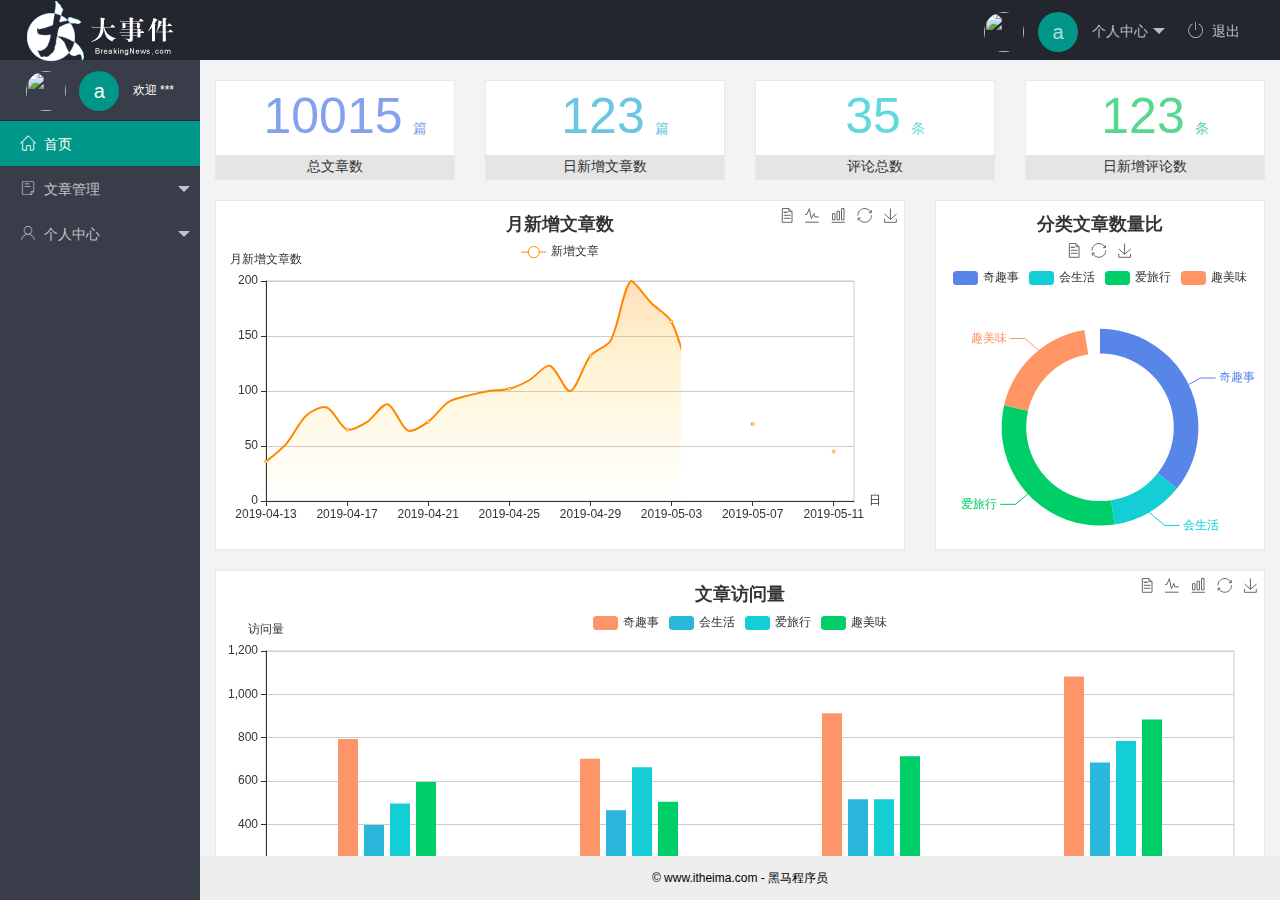
==== commit 3b593752: "完成了个人中心功能的开发" ====
--- a/index.html
+++ b/index.html
@@ -28,9 +28,9 @@
                         个人中心
                     </a>
                     <dl class="layui-nav-child">
-                        <dd><a href="">基本资料</a></dd>
-                        <dd><a href="">更换头像</a></dd>
-                        <dd><a href="">更换密码</a></dd>
+                        <dd><a href="/user/user_info.html" target="fm">基本资料</a></dd>
+                        <dd><a href="/user/user_avatar.html" target="fm">更换头像</a></dd>
+                        <dd><a href="/user/user_pwd.html" target="fm">更换密码</a></dd>
                     </dl>
                 </li>
                 <li class="layui-nav-item"><a href="javasctipt:;" id="btnLogout"><span class="iconfont icon-tuichu"></span>退出</a></li>
@@ -60,9 +60,9 @@
                     <li class="layui-nav-item">
                         <a href="javascript:;"><span class="iconfont icon-user"></span>个人中心</a>
                         <dl class="layui-nav-child">
-                            <dd><a href="javascript:;"><i class="layui-icon layui-icon-app"></i>基本资料</a></dd>
-                            <dd><a href="javascript:;"><i class="layui-icon layui-icon-app"></i>更换头像</a></dd>
-                            <dd><a href="javascript:;"><i class="layui-icon layui-icon-app"></i>重置密码</a></dd>
+                            <dd><a href="/user/user_info.html" target="fm"><i class="layui-icon layui-icon-app"></i>基本资料</a></dd>
+                            <dd><a href="/user/user_avatar.html" target="fm"><i class="layui-icon layui-icon-app"></i>更换头像</a></dd>
+                            <dd><a href="/user/user_pwd.html" target="fm"><i class="layui-icon layui-icon-app"></i>重置密码</a></dd>
                         </dl>
                     </li>
 
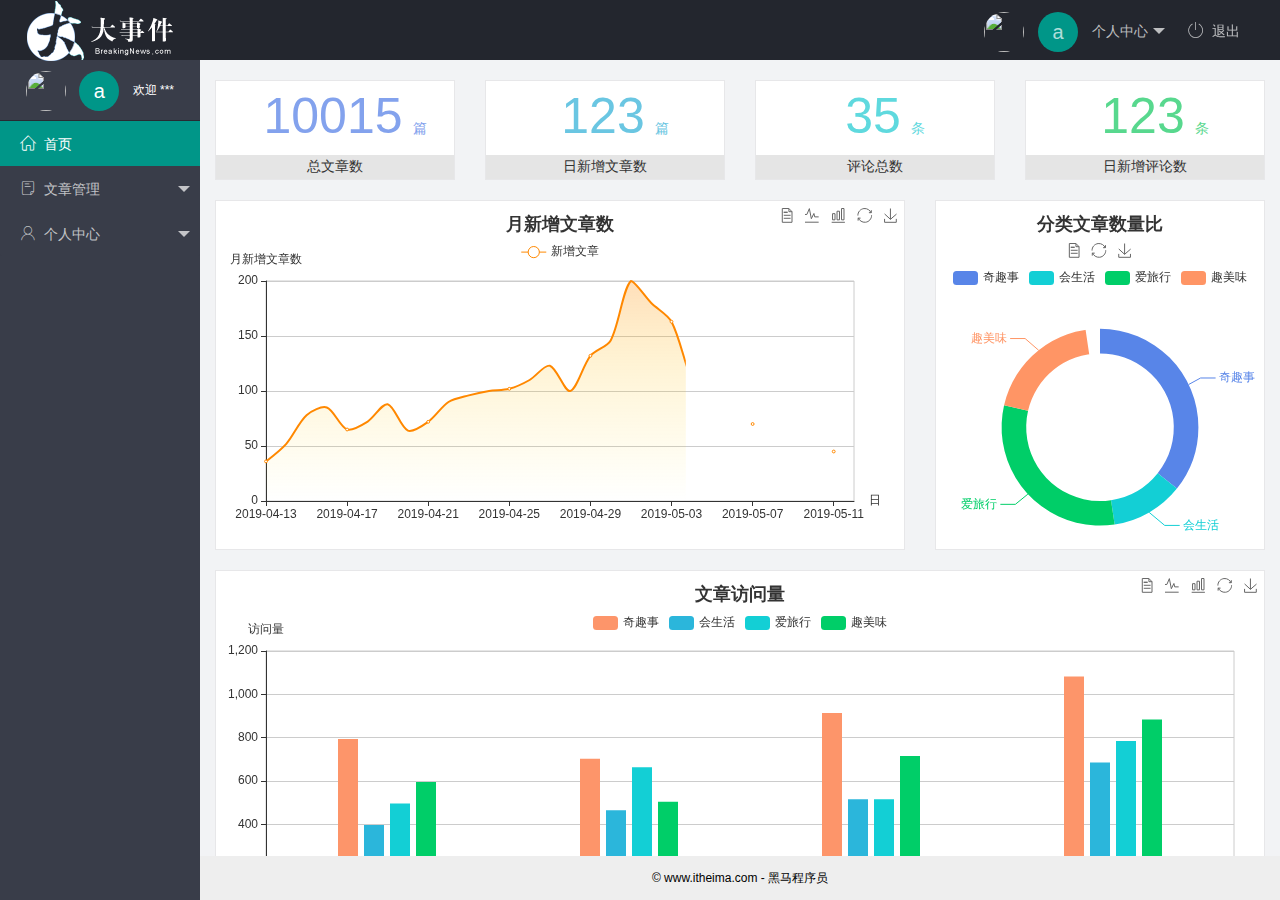
==== commit 9231a83b: "完成了文章功能" ====
--- a/index.html
+++ b/index.html
@@ -52,9 +52,9 @@
                     <li class="layui-nav-item">
                         <a class="" href="javascript:;"><span class="iconfont icon-16"></span>文章管理</a>
                         <dl class="layui-nav-child">
-                            <dd><a href="javascript:;"><i class="layui-icon layui-icon-app"></i>文章类别</a></dd>
-                            <dd><a href="javascript:;"><i class="layui-icon layui-icon-app"></i>文章列表</a></dd>
-                            <dd><a href="javascript:;"><i class="layui-icon layui-icon-app"></i>发布文章</a></dd>
+                            <dd><a href="/article/art_cate.html" target="fm"><i class="layui-icon layui-icon-app"></i>文章类别</a></dd>
+                            <dd id="a2"><a href="/article/art_list.html" target="fm"><i class="layui-icon layui-icon-app"></i>文章列表</a></dd>
+                            <dd id="a3"><a href="/article/art_pub.html" target="fm"><i class="layui-icon layui-icon-app"></i>发布文章</a></dd>
                         </dl>
                     </li>
                     <li class="layui-nav-item">
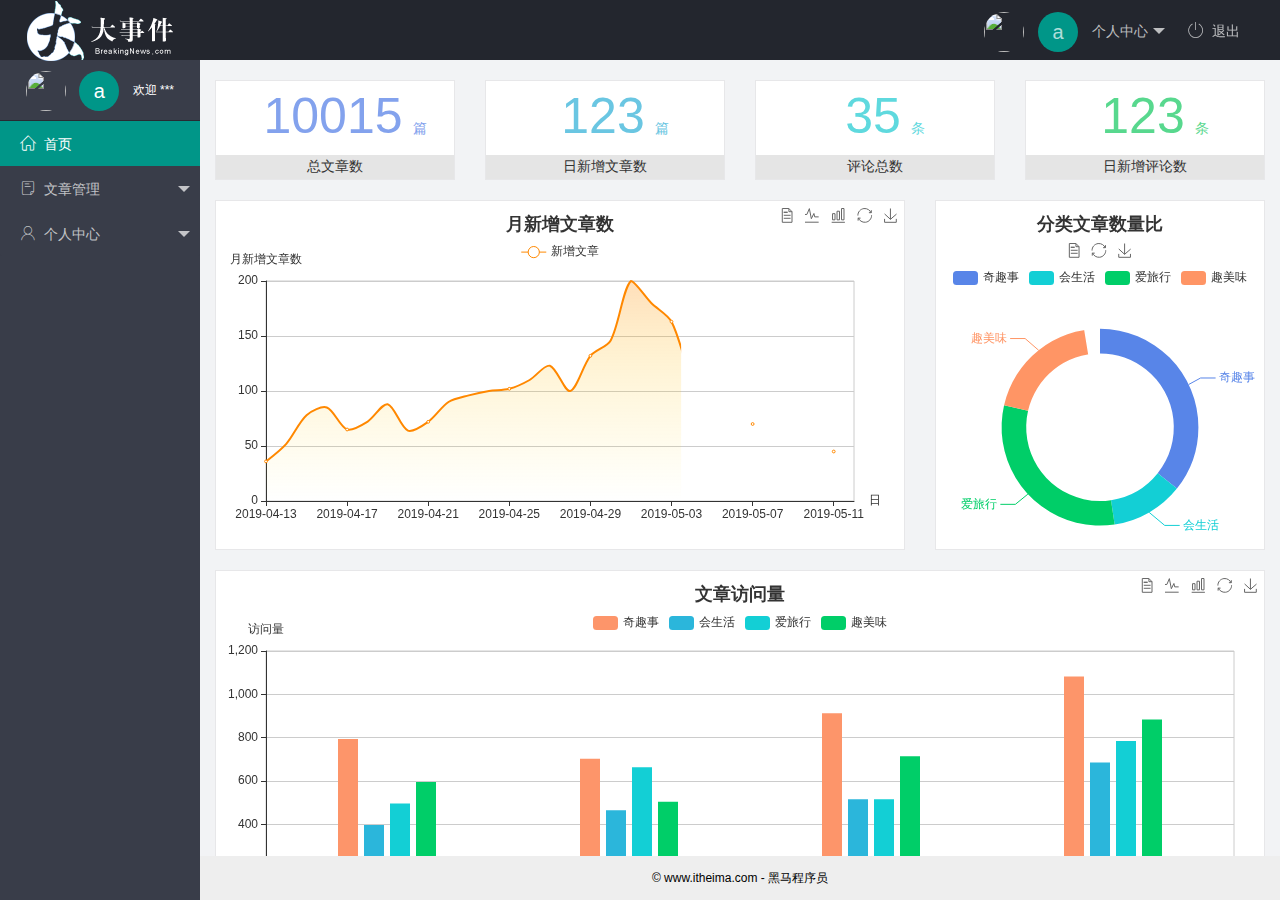
==== commit 3d23ef1d: "完成了文章修改功能" ====
--- a/index.html
+++ b/index.html
@@ -53,7 +53,7 @@
                         <a class="" href="javascript:;"><span class="iconfont icon-16"></span>文章管理</a>
                         <dl class="layui-nav-child">
                             <dd><a href="/article/art_cate.html" target="fm"><i class="layui-icon layui-icon-app"></i>文章类别</a></dd>
-                            <dd id="a2"><a href="/article/art_list.html" target="fm"><i class="layui-icon layui-icon-app"></i>文章列表</a></dd>
+                            <dd><a href="/article/art_list.html" target="fm" id="a2"><i class="layui-icon layui-icon-app"></i>文章列表</a></dd>
                             <dd id="a3"><a href="/article/art_pub.html" target="fm"><i class="layui-icon layui-icon-app"></i>发布文章</a></dd>
                         </dl>
                     </li>
